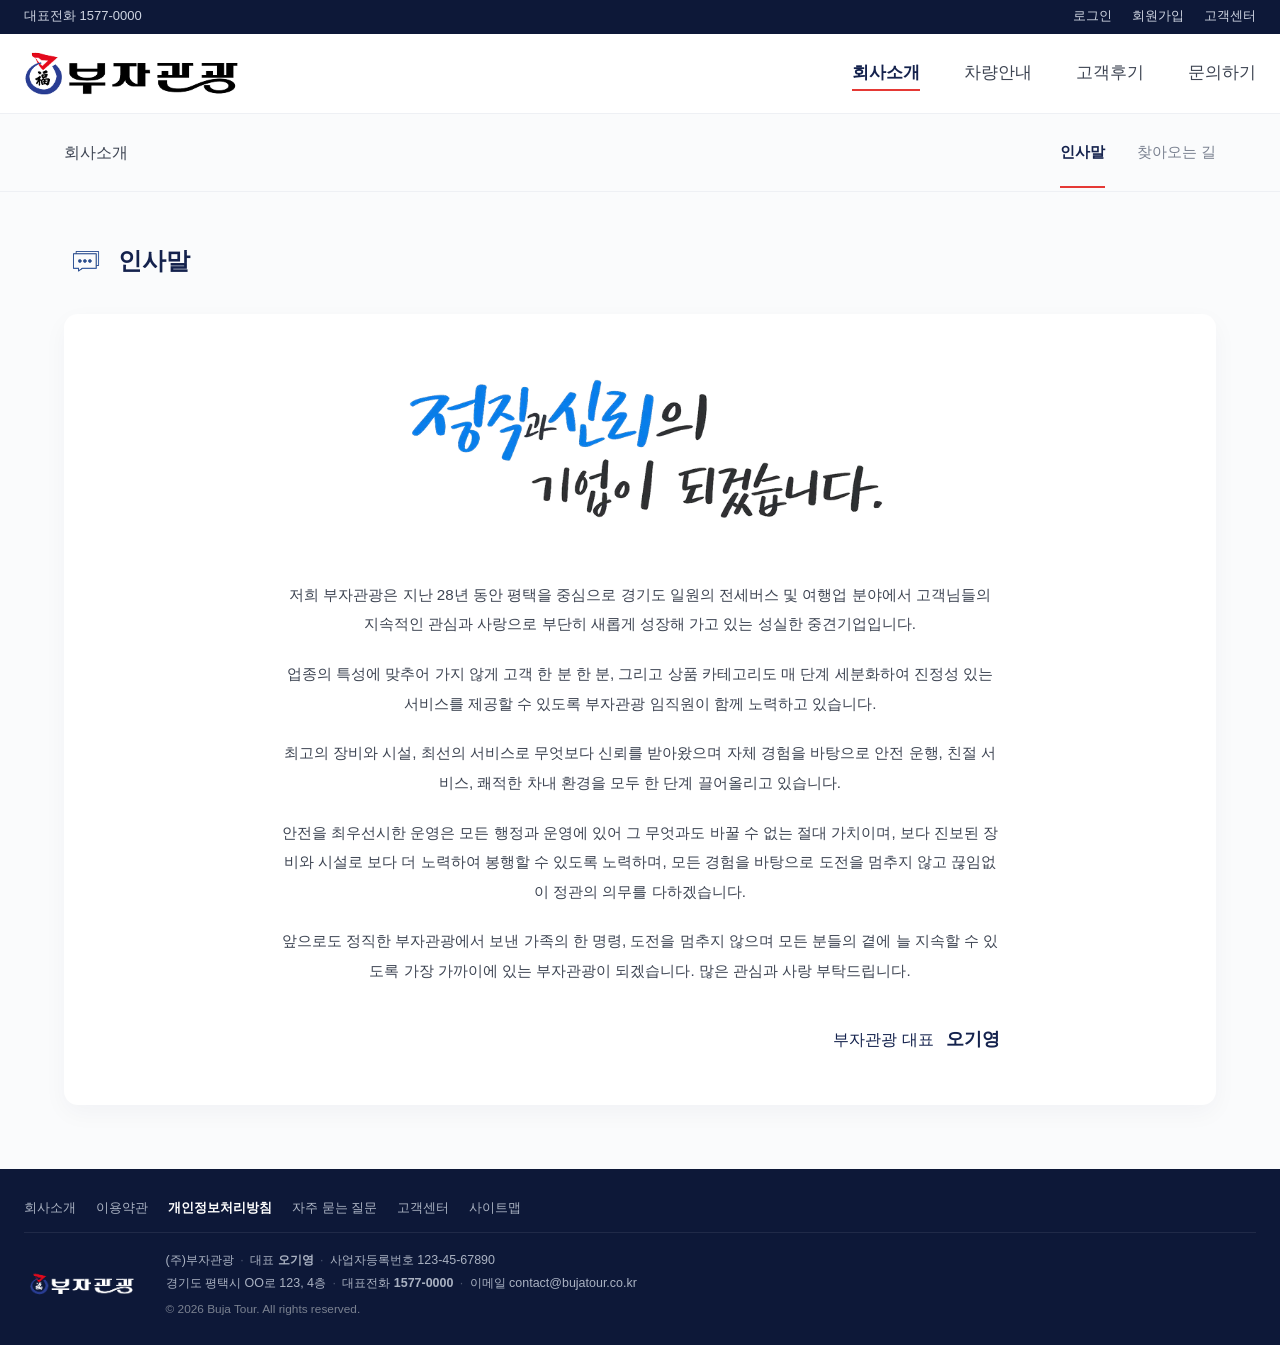
==== about.html @ 76faf8ae "Initial commit: 부자운수 정적 웹사이트 홈/소개/차량/리뷰/문의/로그인/회원가입 페이지 + 에셋·CSS·JS 초기 셋업.  Co-Authored-By: Claude O" ====
<!DOCTYPE html>
<html lang="ko">
<head>
  <meta charset="UTF-8">
  <meta name="viewport" content="width=device-width, initial-scale=1.0">
  <title>회사소개 | 부자관광</title>
  <link rel="stylesheet" href="css/style.css">
  <!-- Google Tag Manager -->
  <script>(function(w,d,s,l,i){w[l]=w[l]||[];w[l].push({'gtm.start':
  new Date().getTime(),event:'gtm.js'});var f=d.getElementsByTagName(s)[0],
  j=d.createElement(s),dl=l!='dataLayer'?'&l='+l:'';j.async=true;j.src=
  'https://www.googletagmanager.com/gtm.js?id='+i+dl;f.parentNode.insertBefore(j,f);
  })(window,document,'script','dataLayer','GTM-MBCPP8CJ');</script>
  <!-- End Google Tag Manager -->
   <!-- Google tag (gtag.js) -->
<script async src="https://www.googletagmanager.com/gtag/js?id=G-0L724MR1FL"></script>
<script>
  window.dataLayer = window.dataLayer || [];
  function gtag(){dataLayer.push(arguments);}
  gtag('js', new Date());

  gtag('config', 'G-0L724MR1FL');
</script>
</head>
<body>

  <!-- Top utility bar -->
  <div class="topbar">
    <div class="topbar__inner">
      <span class="topbar__phone">대표전화 1577-0000</span>
      <ul class="topbar__menu">
        <li><a href="login.html">로그인</a></li>
        <li><a href="signup.html">회원가입</a></li>
        <li><a href="inquiry.html#qa">고객센터</a></li>
      </ul>
    </div>
  </div>

  <header class="site-header">
    <div class="site-header__inner">
      <a href="index.html" class="site-header__brand">
        <img src="assets/logo_img.webp" alt="부자관광">
      </a>
      <nav class="nav">
        <ul class="nav__menu">
          <li><a href="about.html" class="nav__link active">회사소개</a></li>
          <li><a href="vehicles.html" class="nav__link">차량안내</a></li>
          <li><a href="reviews.html" class="nav__link">고객후기</a></li>
          <li><a href="inquiry.html" class="nav__link">문의하기</a></li>
        </ul>
      </nav>
    </div>
  </header>

  <!-- About sub-nav (page-level tabs) -->
  <nav class="sub-nav" data-about-tabs>
    <div class="container sub-nav__inner">
      <h1 class="sub-nav__title">회사소개</h1>
      <ul class="sub-nav__tabs">
        <li><a href="?p=greeting" class="sub-nav__tab active" data-panel="greeting">인사말</a></li>
        <li><a href="?p=location" class="sub-nav__tab" data-panel="location">찾아오는 길</a></li>
      </ul>
    </div>
  </nav>

  <main class="sub about-page">

    <!-- Panel: 인사말 -->
    <section class="about-panel" data-panel-content="greeting">
      <div class="container">
        <div class="about-panel__head">
          <img src="assets/sub/about/sub_icon01.webp" alt="" class="about-panel__icon">
          <h2 class="about-panel__title">인사말</h2>
        </div>

        <div class="greeting">
          <img src="assets/sub/about/sub_main1.webp" alt="정직과 신뢰의 기업이 되겠습니다." class="greeting__hero">

          <div class="greeting__body">
            <p>저희 부자관광은 지난 28년 동안 평택을 중심으로 경기도 일원의 전세버스 및 여행업 분야에서 고객님들의 지속적인 관심과 사랑으로 부단히 새롭게 성장해 가고 있는 성실한 중견기업입니다.</p>

            <p>업종의 특성에 맞추어 가지 않게 고객 한 분 한 분, 그리고 상품 카테고리도 매 단계 세분화하여 진정성 있는 서비스를 제공할 수 있도록 부자관광 임직원이 함께 노력하고 있습니다.</p>

            <p>최고의 장비와 시설, 최선의 서비스로 무엇보다 신뢰를 받아왔으며 자체 경험을 바탕으로 안전 운행, 친절 서비스, 쾌적한 차내 환경을 모두 한 단계 끌어올리고 있습니다.</p>

            <p>안전을 최우선시한 운영은 모든 행정과 운영에 있어 그 무엇과도 바꿀 수 없는 절대 가치이며, 보다 진보된 장비와 시설로 보다 더 노력하여 봉행할 수 있도록 노력하며, 모든 경험을 바탕으로 도전을 멈추지 않고 끊임없이 정관의 의무를 다하겠습니다.</p>

            <p>앞으로도 정직한 부자관광에서 보낸 가족의 한 명령, 도전을 멈추지 않으며 모든 분들의 곁에 늘 지속할 수 있도록 가장 가까이에 있는 부자관광이 되겠습니다. 많은 관심과 사랑 부탁드립니다.</p>

            <p class="greeting__sign">부자관광 대표 <strong>오기영</strong></p>
          </div>
        </div>
      </div>
    </section>

    <!-- Panel: 찾아오는 길 -->
    <section class="about-panel" data-panel-content="location" hidden>
      <div class="container">
        <div class="about-panel__head">
          <img src="assets/sub/about/sub_icon02.webp" alt="" class="about-panel__icon">
          <h2 class="about-panel__title">찾아오는 길</h2>
        </div>

        <div class="location">
          <div class="location__map">
            <img src="assets/sub/about/sub_map.webp" alt="부자관광 위치 지도">
          </div>

          <div class="location__info">
            <ul class="location__list">
              <li>
                <span class="location__label">주소</span>
                <span class="location__value">경기도 평택시 OO로 123, 4층 (부자관광 본사)</span>
              </li>
              <li>
                <span class="location__label">대표전화</span>
                <span class="location__value">1577-0000</span>
              </li>
              <li>
                <span class="location__label">팩스</span>
                <span class="location__value">031-000-0000</span>
              </li>
              <li>
                <span class="location__label">이메일</span>
                <span class="location__value">contact@bujatour.co.kr</span>
              </li>
              <li>
                <span class="location__label">운영시간</span>
                <span class="location__value">평일 09:00 - 18:00 (주말·공휴일 휴무)</span>
              </li>
              <li>
                <span class="location__label">주차</span>
                <span class="location__value">건물 내 방문객 주차장 이용 가능</span>
              </li>
            </ul>
          </div>
        </div>
      </div>
    </section>

  </main>

  <footer class="site-footer site-footer--mini">
    <div class="container">
      <ul class="site-footer__mini-links">
        <li><a href="about.html">회사소개</a></li>
        <li><a href="#">이용약관</a></li>
        <li><a href="#"><strong>개인정보처리방침</strong></a></li>
        <li><a href="#">자주 묻는 질문</a></li>
        <li><a href="inquiry.html#qa">고객센터</a></li>
        <li><a href="#">사이트맵</a></li>
      </ul>
      <div class="site-footer__mini-main">
        <img src="assets/footer_logo.webp" alt="부자관광" class="site-footer__logo">
        <div class="site-footer__mini-meta">
          <p>(주)부자관광<span class="sep">·</span>대표 <strong>오기영</strong><span class="sep">·</span>사업자등록번호 123-45-67890</p>
          <p>경기도 평택시 OO로 123, 4층<span class="sep">·</span>대표전화 <strong>1577-0000</strong><span class="sep">·</span>이메일 contact@bujatour.co.kr</p>
          <p class="copyright">&copy; <span id="year"></span> Buja Tour. All rights reserved.</p>
        </div>
      </div>
    </div>
  </footer>

  <script src="js/main.js"></script>
</body>
</html>
---- css/style.css ----
:root {
  --navy: #14224d;
  --navy-dark: #0d1838;
  --red: #e53935;
  --red-dark: #c62828;
  --blue: #1e88e5;
  --gray-50: #fafbfc;
  --gray-100: #eef0f4;
  --gray-200: #e1e4ea;
  --gray-500: #7a8190;
  --gray-700: #3d4452;
  --text: #1a1f2e;
  --max-width: 1280px;
  --radius: 14px;
  --shadow-sm: 0 2px 6px rgba(0, 0, 0, 0.04);
  --shadow-md: 0 10px 30px rgba(20, 34, 77, 0.08);
}

* { box-sizing: border-box; }
html, body { margin: 0; padding: 0; }

body {
  font-family: "Noto Sans KR", -apple-system, BlinkMacSystemFont, "Segoe UI", Roboto, sans-serif;
  color: var(--text);
  background: #fff;
  line-height: 1.6;
  -webkit-font-smoothing: antialiased;
}

img { max-width: 100%; display: block; }
a { color: inherit; text-decoration: none; }
ul { list-style: none; margin: 0; padding: 0; }

.container {
  max-width: var(--max-width);
  margin: 0 auto;
  padding: 0 1.5rem;
  width: 100%;
}

/* ========== Topbar ========== */
.topbar {
  background: var(--navy-dark);
  color: #cfd5e2;
  font-size: 0.8125rem;
}
.topbar__inner {
  max-width: var(--max-width);
  margin: 0 auto;
  padding: 0.4rem 1.5rem;
  display: flex;
  justify-content: space-between;
  align-items: center;
}
.topbar__menu { display: flex; gap: 1.25rem; }
.topbar__menu a:hover { color: #fff; }

/* ========== Header ========== */
.site-header {
  background: #fff;
  border-bottom: 1px solid var(--gray-100);
  position: sticky;
  top: 0;
  z-index: 10;
}
.site-header__inner {
  max-width: var(--max-width);
  margin: 0 auto;
  padding: 1.1rem 1.5rem;
  display: flex;
  justify-content: space-between;
  align-items: center;
}
.site-header__brand img { height: 44px; }
.nav__menu { display: flex; gap: 2.75rem; }
.nav__link {
  color: var(--gray-700);
  font-weight: 500;
  font-size: 1.05rem;
  padding: 0.35rem 0;
  position: relative;
}
.nav__link:hover { color: var(--navy); }
.nav__link.active { color: var(--navy); font-weight: 700; }

/* Sliding red bar (positioned by JS) */
.nav__menu { position: relative; }
.nav__bar {
  position: absolute;
  bottom: -4px;
  left: 0;
  height: 2px;
  background: var(--red);
  pointer-events: none;
  transform: translateX(0);
  width: 0;
  opacity: 0;
  transition: transform 0.32s cubic-bezier(0.4, 0, 0.2, 1),
              width 0.32s cubic-bezier(0.4, 0, 0.2, 1),
              opacity 0.2s ease;
}
.nav__bar.is-ready { opacity: 1; }

/* Sub-page header: logo left (smaller), nav centered */
.site-header--sub .site-header__inner {
  position: relative;
  justify-content: center;
}
.site-header--sub .site-header__brand {
  position: absolute;
  left: 1.5rem;
  top: 50%;
  transform: translateY(-50%);
}
.site-header--sub .site-header__brand img {
  height: 34px;
}
@media (max-width: 700px) {
  .site-header--sub .site-header__inner {
    flex-direction: column;
    gap: 0.5rem;
  }
  .site-header--sub .site-header__brand {
    position: static;
    transform: none;
  }
}

/* ========== Buttons ========== */
.btn {
  display: inline-block;
  padding: 0.85rem 1.75rem;
  border-radius: 999px;
  font-weight: 600;
  border: none;
  cursor: pointer;
  font-size: 0.95rem;
  transition: transform 0.15s ease, opacity 0.15s ease;
}
.btn--primary { background: var(--red); color: #fff; }
.btn--primary:hover { background: var(--red-dark); transform: translateY(-1px); }

/* ========== Sections — 100vh each ========== */
/* Top bars take ~70px combined; subtract to keep section visually full-screen */
.section,
.hero {
  min-height: calc(100vh - 70px);
  display: flex;
  flex-direction: column;
  justify-content: center;
  padding: 4rem 0;
}
.section--light { background: var(--gray-50); }
.section--compact {
  min-height: auto;
  padding: 3rem 0;
}

/* ========== Hero ========== */
.hero {
  position: relative;
  overflow: hidden;
  color: #fff;
  padding: 0;
}
.hero__bg { position: absolute; inset: 0; }
.hero__bg img { width: 100%; height: 100%; object-fit: cover; }
.hero__overlay {
  position: absolute; inset: 0;
  background: linear-gradient(135deg, rgba(13, 24, 56, 0.85) 0%, rgba(13, 24, 56, 0.55) 60%, rgba(13, 24, 56, 0.3) 100%);
}
.hero__content {
  position: relative;
  max-width: var(--max-width);
  margin: 0 auto;
  padding: 0 1.5rem;
  width: 100%;
}
.hero__eyebrow {
  letter-spacing: 0.2em;
  font-size: 1rem;
  color: #ff8a80;
  margin: 0 0 1.25rem;
  font-weight: 600;
}
.hero__title {
  font-size: clamp(2.75rem, 6.5vw, 4.5rem);
  font-weight: 800;
  margin: 0 0 1.5rem;
  line-height: 1.18;
}
.hero__subtitle {
  font-size: clamp(1.125rem, 1.6vw, 1.375rem);
  line-height: 1.6;
  color: rgba(255, 255, 255, 0.85);
  margin: 0 0 2.25rem;
}
.hero .btn--primary {
  font-size: 1.0625rem;
  padding: 1rem 2.25rem;
}

/* ========== Section heading ========== */
.section__eyebrow {
  text-align: center;
  font-size: 0.9rem;
  color: var(--red);
  font-weight: 600;
  margin: 0 0 0.75rem;
}
.section__title {
  text-align: center;
  font-size: clamp(1.5rem, 2.6vw, 2rem);
  font-weight: 800;
  color: var(--navy);
  margin: 0 0 1.75rem;
}
.section__lead {
  text-align: center;
  color: var(--gray-500);
  margin: 0 0 3.5rem;
  font-size: 0.95rem;
}

/* ========== Features (new style: 4 cards w/ number + line icon) ========== */
.features {
  display: grid;
  grid-template-columns: repeat(4, 1fr);
  gap: 1.25rem;
}
.feature {
  background: #fff;
  border-radius: var(--radius);
  padding: 1.75rem 1.5rem;
  box-shadow: var(--shadow-md);
  transition: transform 0.15s ease;
}
.feature:hover { transform: translateY(-4px); }
.feature__head {
  display: flex;
  justify-content: space-between;
  align-items: flex-start;
  margin-bottom: 1.25rem;
}
.feature__num {
  display: block;
  font-size: 0.875rem;
  font-weight: 700;
  color: var(--red);
  margin-bottom: 0.35rem;
  letter-spacing: 0.05em;
}
.feature__title {
  font-size: 1.125rem;
  font-weight: 700;
  color: var(--navy);
  margin: 0;
}
.feature__icon {
  width: 56px;
  height: 56px;
  object-fit: contain;
  flex-shrink: 0;
}
.feature__list {
  border-top: 1px solid var(--gray-100);
  padding-top: 1rem;
}
.feature__list li {
  position: relative;
  padding-left: 0.85rem;
  font-size: 0.875rem;
  color: var(--gray-700);
  line-height: 1.7;
}
.feature__list li::before {
  content: "·";
  position: absolute;
  left: 0;
  color: var(--red);
  font-weight: 700;
}

/* ========== Reviews (4 side cards + phone center, auto-rotate) ========== */
.drivers {
  position: relative;
  display: flex;
  align-items: center;
  justify-content: center;
}
/* Clipped lane the side cards slide through, centered behind the phone */
.drivers__viewport {
  position: absolute;
  left: 0;
  right: 0;
  top: 50%;
  transform: translateY(-50%);
  overflow: hidden;
  z-index: 1;
  pointer-events: none;
}
.drivers__rail {
  display: flex;
  align-items: center;
  justify-content: center;
  gap: 1.25rem;
  will-change: transform;
}
.driver-card {
  background: #fff;
  border-radius: 16px;
  padding: 1.5rem 1rem;
  text-align: center;
  box-shadow: 0 8px 24px rgba(20, 34, 77, 0.06);
  width: 190px;
  flex-shrink: 0;
}
.driver-card__avatar {
  width: 80px;
  height: 80px;
  border-radius: 50%;
  object-fit: cover;
  margin: 0 auto 1rem;
}
.driver-card__name {
  font-size: 1.0625rem;
  font-weight: 700;
  color: var(--navy);
  margin: 0 0 0.5rem;
}
.driver-card__rating {
  font-size: 0.9rem;
  color: var(--gray-700);
  margin-bottom: 0.625rem;
}
.driver-card__rating .star { color: #f5a623; }
.driver-card__rating .count { color: var(--gray-500); font-size: 0.8125rem; }
.driver-card__badge {
  display: inline-block;
  background: #e7f0ff;
  color: #2563eb;
  font-size: 0.75rem;
  font-weight: 600;
  padding: 0.25rem 0.75rem;
  border-radius: 999px;
  margin-bottom: 0.875rem;
}
.driver-card__text {
  font-size: 0.7rem;
  color: var(--gray-500);
  line-height: 1.55;
  margin: 0;
}

/* Phone mockup (PNG frame + inner content) */
.phone {
  position: relative;
  z-index: 2;
  width: 340px;
  flex-shrink: 0;
  filter: drop-shadow(0 20px 40px rgba(0, 0, 0, 0.15));
}
.phone__frame {
  width: 100%;
  height: auto;
  display: block;
  position: relative;
  z-index: 2;
  pointer-events: none;
}
.phone__screen {
  position: absolute;
  top: 2.5%;
  left: 4.2%;
  right: 4.2%;
  bottom: 2.5%;
  padding: 88px 28px 40px;
  overflow: hidden;
  z-index: 1;
  display: flex;
  flex-direction: column;
  background: #fff;
  border-radius: 42px;
}
/* Horizontal slider for the phone content (synced with the side-card rail) */
.phone__viewport {
  flex: 1;
  overflow: hidden;
}
.phone__track {
  display: flex;
  height: 100%;
  will-change: transform;
}
.phone__page {
  flex: 0 0 100%;
  width: 100%;
  display: flex;
  flex-direction: column;
}
.phone__top {
  display: flex;
  gap: 1rem;
  align-items: center;
  margin-bottom: 1.25rem;
}
.phone__avatar {
  width: 76px;
  height: 86px;
  border-radius: 12px;
  object-fit: cover;
  flex-shrink: 0;
}
.phone__info { flex: 1; min-width: 0; }
.phone__name {
  font-size: 1.0625rem;
  font-weight: 700;
  color: var(--navy);
  margin: 0 0 0.4rem;
}
.phone__rating {
  font-size: 0.875rem;
  color: var(--gray-700);
  margin-bottom: 0.5rem;
}
.phone__rating .star { color: #f5a623; }
.phone__rating .count { color: var(--gray-500); }
.phone__badge {
  display: inline-block;
  background: #e7f0ff;
  color: #2563eb;
  font-size: 0.75rem;
  font-weight: 600;
  padding: 0.25rem 0.75rem;
  border-radius: 999px;
}
.phone__desc {
  font-size: 0.82rem;
  color: var(--gray-500);
  line-height: 1.6;
  margin: 0 0 1.75rem;
  text-align: center;
}
.phone__details {
  background: var(--gray-50);
  border-radius: 16px;
  padding: 1.25rem 1.125rem;
}
.phone__details-title {
  font-size: 0.95rem;
  color: var(--navy);
  font-weight: 700;
  margin: 0 0 1rem;
}
.phone__list li {
  display: grid;
  grid-template-columns: 20px 58px 1fr;
  align-items: center;
  gap: 0.5rem;
  padding: 0.55rem 0;
  font-size: 0.78rem;
  border-top: 1px solid var(--gray-100);
}
.phone__list .value {
  word-break: keep-all;
  line-height: 1.4;
}
.phone__list li:first-child { border-top: none; padding-top: 0.25rem; }
.phone__list svg {
  width: 18px;
  height: 18px;
  color: var(--gray-500);
}
.phone__list .label { color: var(--gray-500); }
.phone__list .value { color: var(--navy); font-weight: 600; }

.phone__dots {
  display: flex;
  justify-content: center;
  gap: 6px;
  margin-top: auto;
  padding-top: 1.25rem;
}
.phone__dots span {
  width: 7px;
  height: 7px;
  border-radius: 50%;
  background: #d1d5db;
  transition: background 0.4s ease;
}
.phone__dots .active {
  background: var(--red);
}

/* ========== Fleet ========== */
.fleet {
  display: grid;
  grid-template-columns: 1fr 1fr 1.2fr 1fr 1fr;
  gap: 1.25rem;
  align-items: stretch;
}
.vehicle {
  position: relative;
  background: #fff;
  border-radius: 18px;
  padding: 2.25rem 1.25rem 1.5rem;
  text-align: center;
  box-shadow: 0 10px 28px rgba(20, 34, 77, 0.06);
  display: flex;
  flex-direction: column;
  transition: transform 0.15s ease;
}
.vehicle:hover { transform: translateY(-4px); }
.vehicle__tag {
  position: absolute;
  top: 1rem;
  left: 1rem;
  padding: 0.25rem 0.75rem;
  border: 1px solid var(--red);
  color: var(--red);
  background: #fff;
  border-radius: 999px;
  font-size: 0.7rem;
  font-weight: 600;
}
.vehicle__img {
  height: 110px;
  display: flex;
  align-items: center;
  justify-content: center;
  margin: 0.75rem 0 1.25rem;
}
.vehicle__img img { max-height: 110px; width: auto; }
.vehicle__name {
  font-size: 1rem;
  font-weight: 700;
  color: var(--navy);
  margin: 0 0 0.4rem;
}
.vehicle__desc {
  font-size: 0.78rem;
  color: var(--gray-500);
  margin: 0 0 1.25rem;
}
.vehicle__specs {
  display: flex;
  justify-content: space-around;
  gap: 0.5rem;
  margin-bottom: 1.5rem;
}
.vehicle__specs li {
  display: flex;
  flex-direction: column;
  align-items: center;
  gap: 0.4rem;
  font-size: 0.68rem;
  color: var(--gray-500);
}
.vehicle__specs li span {
  white-space: nowrap;
}
.vehicle__specs img {
  width: 22px;
  height: 22px;
  object-fit: contain;
  filter: brightness(0) opacity(0.55);
}
.vehicle__btn {
  margin-top: auto;
  display: flex;
  align-items: center;
  justify-content: center;
  gap: 0.4rem;
  padding: 0.55rem 1rem;
  border: 1px solid var(--gray-200);
  border-radius: 999px;
  color: var(--navy);
  font-size: 0.82rem;
  font-weight: 500;
  background: #fff;
  transition: background 0.15s ease, border-color 0.15s ease;
}
.vehicle__btn::after {
  content: "→";
  font-size: 1em;
  line-height: 1;
  transition: transform 0.2s ease;
}
.vehicle__btn:hover {
  background: var(--gray-50);
  border-color: var(--gray-500);
}
.vehicle__btn:hover::after {
  transform: translateX(4px);
}

/* Featured (dark premium) */
.vehicle--featured {
  background: linear-gradient(180deg, #2d2d35 0%, #14141a 100%);
  color: #fff;
}
.vehicle__tag--featured {
  background: #fbbf24;
  border-color: #fbbf24;
  color: #1a1a1a;
}
.vehicle--featured .vehicle__name { color: #fbbf24; }
.vehicle--featured .vehicle__desc { color: #cbd5e1; }
.vehicle--featured .vehicle__specs li { color: #fbbf24; }
.vehicle--featured .vehicle__specs img {
  filter: none;
}
.vehicle__btn--featured {
  background: #fbbf24;
  border-color: #fbbf24;
  color: #1a1a1a;
  font-weight: 700;
}
.vehicle__btn--featured:hover {
  background: #f59e0b;
  border-color: #f59e0b;
}

/* ========== Real story marquee (vertical step slide) ========== */
#review {
  height: 100vh;
  min-height: 100vh;
  overflow: hidden;
  background: #f5f5f5;
}
#review .container {
  flex: 1;
  display: flex;
  flex-direction: column;
  min-height: 0;
  width: 100%;
}
.story-marquee {
  position: relative;
  flex: 1;
  min-height: 0;
  max-width: 900px;
  width: 100%;
  margin: 0 auto;
  overflow: hidden;
}
.story-marquee__track {
  display: flex;
  flex-direction: column;
  gap: 1.25rem;
  will-change: transform;
}

.story-card {
  background: #fff;
  border-radius: 14px;
  padding: 1.75rem 2rem;
  box-shadow: 0 10px 30px rgba(20, 34, 77, 0.06);
  flex-shrink: 0;
}
.story-card__name {
  font-size: 1.125rem;
  font-weight: 700;
  color: var(--navy);
  margin: 0 0 0.5rem;
}
.story-card__meta {
  display: flex;
  align-items: center;
  gap: 1rem;
  margin-bottom: 1rem;
}
.story-card__stars {
  color: var(--red);
  letter-spacing: 2px;
  font-size: 0.95rem;
}
.story-card__date {
  color: var(--gray-500);
  font-size: 0.85rem;
}
.story-card__text {
  margin: 0;
  color: var(--gray-700);
  line-height: 1.8;
  font-size: 0.92rem;
  white-space: pre-line;
}

/* ========== CTA cards (white card + floating product image) ========== */
.cta-grid {
  display: grid;
  grid-template-columns: repeat(3, 1fr);
  gap: 1.5rem;
}
.cta-card {
  position: relative;
  background: #fff;
  border-radius: 18px;
  padding: 2rem;
  min-height: 240px;
  box-shadow: 0 10px 28px rgba(20, 34, 77, 0.07);
  overflow: hidden;
  color: var(--text);
  transition: transform 0.15s ease, box-shadow 0.15s ease;
}
.cta-card:hover {
  transform: translateY(-4px);
  box-shadow: 0 16px 36px rgba(20, 34, 77, 0.1);
}
.cta-card__body {
  position: relative;
  z-index: 1;
  max-width: 60%;
  display: flex;
  flex-direction: column;
  height: 100%;
}
.cta-card__title {
  margin: 0 0 0.75rem;
  font-size: 1.25rem;
  font-weight: 700;
  color: var(--navy);
}
.cta-card__text {
  margin: 0;
  font-size: 0.9rem;
  color: var(--gray-500);
  line-height: 1.65;
}
.cta-card__btn {
  align-self: flex-start;
  margin-top: auto;
  display: inline-flex;
  align-items: center;
  gap: 0.45rem;
  background: var(--red);
  color: #fff;
  padding: 0.55rem 1.35rem;
  border-radius: 999px;
  font-size: 0.85rem;
  font-weight: 600;
  transition: background 0.15s ease;
}
.cta-card__btn::after {
  content: "→";
  font-size: 1em;
  line-height: 1;
  transition: transform 0.2s ease;
}
.cta-card:hover .cta-card__btn { background: var(--red-dark); }
.cta-card:hover .cta-card__btn::after { transform: translateX(4px); }

.cta-card__img {
  position: absolute;
  right: 0;
  bottom: 0;
  max-height: 200px;
  max-width: 50%;
  object-fit: contain;
  object-position: right bottom;
  pointer-events: none;
  z-index: 0;
}

/* Per-card image size/position tweaks */
.cta-card--faq .cta-card__img {
  max-height: 150px;
  right: 16px;
  bottom: 16px;
}
.cta-card--driver .cta-card__img {
  top: 0;
  right: -10px;
  bottom: 0;
  height: 100%;
  max-height: 100%;
  object-position: right bottom;
}
.cta-card--corp .cta-card__img {
  max-height: 130px;
  max-width: 60%;
  right: -20px;
  bottom: 20px;
}

/* ========== Footer ========== */
.site-footer {
  background: var(--navy-dark);
  color: #cfd5e2;
  padding-top: 2.25rem;
}
.site-footer__inner {
  display: grid;
  grid-template-columns: 1.4fr 1fr 1fr 1.6fr;
  gap: 2rem;
  padding-bottom: 1.75rem;
}
.site-footer__brand {
  display: flex;
  flex-direction: column;
  gap: 0.875rem;
}
.site-footer__logo {
  height: 36px;
  width: auto;
  max-width: 180px;
  align-self: flex-start;
  object-fit: contain;
  object-position: left center;
}
.site-footer__tagline {
  margin: 0;
  font-size: 0.875rem;
  color: #aab2c2;
  line-height: 1.6;
}
.site-footer__social {
  display: flex;
  gap: 0.5rem;
}
.site-footer__social a {
  width: 34px;
  height: 34px;
  border-radius: 50%;
  background: rgba(255, 255, 255, 0.08);
  display: inline-flex;
  align-items: center;
  justify-content: center;
  color: #cfd5e2;
  font-size: 0.85rem;
  font-weight: 700;
  transition: background 0.15s ease, color 0.15s ease;
}
.site-footer__social a:hover {
  background: rgba(255, 255, 255, 0.18);
  color: #fff;
}

.site-footer__col h4 {
  color: #fff;
  font-size: 0.9rem;
  font-weight: 600;
  margin: 0 0 0.75rem;
}
.site-footer__col ul li {
  margin-bottom: 0.4rem;
  font-size: 0.82rem;
}
.site-footer__col a {
  color: #aab2c2;
  transition: color 0.15s ease;
}
.site-footer__col a:hover { color: #fff; }

.site-footer__info li {
  font-size: 0.8125rem;
  color: #aab2c2;
  line-height: 1.75;
  margin-bottom: 0.35rem;
}
.site-footer__info strong {
  color: #fff;
  font-weight: 600;
}

.site-footer__bottom {
  border-top: 1px solid rgba(255, 255, 255, 0.08);
  padding: 0.875rem 0;
}
.site-footer__bottom-inner {
  display: flex;
  justify-content: space-between;
  align-items: center;
  gap: 1rem;
  flex-wrap: wrap;
}
.site-footer__bottom p {
  margin: 0;
  font-size: 0.8125rem;
  color: #7a8190;
}
.site-footer__bottom-menu {
  display: flex;
  gap: 1.5rem;
  font-size: 0.8125rem;
}
.site-footer__bottom-menu a {
  color: #aab2c2;
  transition: color 0.15s ease;
}
.site-footer__bottom-menu a:hover { color: #fff; }
.site-footer__bottom-menu strong { color: #fff; font-weight: 600; }

/* Sub-page footer (compact but informative) */
.site-footer--mini { padding: 1.75rem 0 1.5rem; }
.site-footer--mini .site-footer__mini-links {
  display: flex;
  flex-wrap: wrap;
  gap: 1.25rem;
  padding-bottom: 0.875rem;
  margin-bottom: 1rem;
  border-bottom: 1px solid rgba(255, 255, 255, 0.08);
  font-size: 0.82rem;
}
.site-footer--mini .site-footer__mini-links a {
  color: #aab2c2;
  transition: color 0.15s ease;
}
.site-footer--mini .site-footer__mini-links a:hover { color: #fff; }
.site-footer--mini .site-footer__mini-links strong { color: #fff; font-weight: 600; }
.site-footer--mini .site-footer__mini-main {
  display: flex;
  align-items: center;
  gap: 1.75rem;
  flex-wrap: wrap;
}
.site-footer--mini .site-footer__logo {
  height: 38px;
  width: auto;
  max-width: 180px;
  align-self: center;
  object-fit: contain;
  object-position: left center;
}
.site-footer--mini .site-footer__mini-meta {
  flex: 1;
  font-size: 0.78rem;
  color: #aab2c2;
  line-height: 1.65;
}
.site-footer--mini .site-footer__mini-meta p { margin: 0.1rem 0; }
.site-footer--mini .site-footer__mini-meta .sep {
  margin: 0 0.4rem;
  opacity: 0.4;
}
.site-footer--mini .site-footer__mini-meta .copyright {
  color: #7a8190;
  margin-top: 0.4rem;
  font-size: 0.74rem;
}
@media (max-width: 700px) {
  .site-footer--mini .site-footer__mini-main { flex-direction: column; align-items: flex-start; gap: 0.875rem; }
}

/* ========== Form ========== */
.form {
  display: flex;
  flex-direction: column;
  gap: 1rem;
  max-width: 520px;
  margin: 0 auto;
}
.form__field {
  display: flex;
  flex-direction: column;
  gap: 0.35rem;
  font-size: 0.9rem;
  font-weight: 500;
  color: var(--navy);
}
.form__field input,
.form__field textarea {
  padding: 0.7rem 0.9rem;
  border: 1px solid var(--gray-200);
  border-radius: var(--radius);
  font: inherit;
}
.form__field input:focus,
.form__field textarea:focus {
  outline: 2px solid var(--red);
  outline-offset: 1px;
  border-color: var(--red);
}
.form__status {
  min-height: 1.2em;
  margin: 0;
  font-size: 0.9rem;
  color: var(--red);
}

/* ========== Sub pages (vehicles, etc.) ========== */
.sub .sub-title {
  background: var(--gray-50);
  padding: 2.5rem 0 1.5rem;
  min-height: auto;
  display: block;
}
.sub-title__heading {
  text-align: center;
  font-size: clamp(1.5rem, 2.6vw, 2rem);
  font-weight: 800;
  color: var(--navy);
  margin: 0;
}

/* Override the global 100vh section rule for sub-page sections */
.sub .section,
.sub section {
  min-height: auto;
  padding: 3rem 0;
  display: block;
}

/* Hide vehicle detail + driver card until JS sets initial state (prevents flash) */
.vehicle-detail,
.v-driver { visibility: hidden; }
body.vehicles-ready .vehicle-detail,
body.vehicles-ready .v-driver { visibility: visible; }

/* Vehicle tabs */
.v-tabs {
  display: flex;
  justify-content: center;
  gap: 0.5rem;
  margin-bottom: 2rem;
  flex-wrap: wrap;
}
.v-tab {
  padding: 0.55rem 1.1rem;
  border: 1px solid var(--gray-200);
  background: #fff;
  color: var(--gray-700);
  border-radius: 999px;
  font-size: 0.9rem;
  font-weight: 500;
  cursor: pointer;
  transition: all 0.15s ease;
}
.v-tab:hover { border-color: var(--red); color: var(--red); }
.v-tab.active {
  background: var(--red);
  border-color: var(--red);
  color: #fff;
  font-weight: 600;
}

/* Vehicle hero */
.v-hero {
  position: relative;
  display: flex;
  align-items: center;
  justify-content: center;
  gap: 1.5rem;
  padding: 1.5rem 0;
}
.v-hero__img {
  flex: 1;
  max-width: 720px;
  display: flex;
  align-items: center;
  justify-content: center;
}
.v-hero__img img {
  max-width: 100%;
  max-height: 320px;
  object-fit: contain;
  transition: opacity 0.25s ease;
}
.v-hero.is-changing .v-hero__img img { opacity: 0.3; }
.v-hero__arrow {
  width: 48px;
  height: 48px;
  border-radius: 50%;
  background: #fff;
  border: 1px solid var(--gray-200);
  color: var(--navy);
  font-size: 1.5rem;
  font-weight: 300;
  cursor: pointer;
  display: flex;
  align-items: center;
  justify-content: center;
  line-height: 1;
  flex-shrink: 0;
  box-shadow: 0 4px 12px rgba(0, 0, 0, 0.06);
  transition: background 0.15s ease;
}
.v-hero__arrow:hover { background: var(--red); color: #fff; border-color: var(--red); }

/* Vehicle name (with quote marks) */
.v-name {
  display: flex;
  align-items: center;
  justify-content: center;
  gap: 1rem;
  margin: 1.25rem 0 2rem;
}
.v-name__quote {
  color: var(--red);
  font-size: 1.75rem;
  font-weight: 800;
  line-height: 1;
}
.v-name__text {
  font-size: 1.5rem;
  font-weight: 800;
  color: var(--navy);
  margin: 0;
}

/* Seat layout */
.v-seat {
  display: flex;
  justify-content: center;
  padding: 1rem 0 2rem;
}
.v-seat img {
  max-width: 100%;
  max-height: 280px;
  object-fit: contain;
  transition: opacity 0.25s ease;
}

/* Info grid: gallery + specs */
.v-info__grid {
  display: grid;
  grid-template-columns: 1.2fr 1fr;
  gap: 2rem;
}
.v-info__title {
  font-size: 1.0625rem;
  font-weight: 700;
  color: var(--navy);
  margin: 0 0 1.25rem;
}
.v-gallery__grid {
  display: grid;
  grid-template-columns: repeat(3, 1fr);
  gap: 0.75rem;
}
.v-gallery__item {
  background: #fff;
  border: 1px solid var(--gray-100);
  border-radius: 10px;
  aspect-ratio: 4 / 3;
  overflow: hidden;
  display: flex;
  align-items: center;
  justify-content: center;
  color: var(--gray-500);
  font-size: 0.85rem;
  box-shadow: 0 4px 12px rgba(20, 34, 77, 0.04);
}
.v-gallery__item img {
  width: 100%;
  height: 100%;
  object-fit: cover;
  display: block;
  transition: transform 0.4s ease;
}
.v-gallery__item:hover img {
  transform: scale(1.08);
}
.v-specs__grid {
  display: grid;
  grid-template-columns: repeat(4, 1fr);
  gap: 0.75rem;
}
.v-specs__grid li {
  background: #fff;
  border: 1px solid var(--gray-100);
  border-radius: 10px;
  padding: 1rem 0.5rem;
  display: flex;
  flex-direction: column;
  align-items: center;
  gap: 0.5rem;
  text-align: center;
  font-size: 0.78rem;
  color: var(--gray-700);
  box-shadow: 0 4px 12px rgba(20, 34, 77, 0.04);
}
.v-specs__icon {
  width: 44px;
  height: 44px;
  display: flex;
  align-items: center;
  justify-content: center;
}
.v-specs__icon img {
  max-width: 100%;
  max-height: 100%;
  object-fit: contain;
}

/* Driver card pro (3 columns: profile / detail / reviews) */
.dcp {
  background: #fff;
  border-radius: 16px;
  padding: 1.5rem 1.75rem;
  display: grid;
  grid-template-columns: 1.25fr 1fr 1.25fr;
  gap: 2rem;
  box-shadow: 0 8px 24px rgba(20, 34, 77, 0.07);
}

/* Profile column */
.dcp__profile {
  display: flex;
  gap: 1.25rem;
}
.dcp__photo-wrap {
  position: relative;
  flex-shrink: 0;
}
.dcp__photo {
  width: 138px;
  height: 180px;
  object-fit: cover;
  border-radius: 12px;
  background: #f3f4f8;
}
.dcp__ribbon {
  position: absolute;
  top: 0.5rem;
  left: 0.5rem;
  background: var(--navy);
  color: #fff;
  font-size: 0.68rem;
  font-weight: 700;
  padding: 0.3rem 0.65rem;
  border-radius: 4px;
  letter-spacing: 0.05em;
  z-index: 1;
}
.dcp__info {
  display: flex;
  flex-direction: column;
  padding-top: 0.5rem;
}
.dcp__name {
  margin: 0 0 0.4rem;
  font-size: 1.125rem;
  font-weight: 800;
  color: var(--navy);
}
.dcp__rating {
  font-size: 0.9rem;
  color: var(--gray-700);
  margin-bottom: 0.5rem;
}
.dcp__rating .star { color: #f5a623; }
.dcp__rating .count { color: var(--gray-500); font-size: 0.82rem; }
.dcp__badge {
  display: inline-block;
  align-self: flex-start;
  background: #e7f0ff;
  color: #2563eb;
  font-size: 0.72rem;
  font-weight: 600;
  padding: 0.25rem 0.75rem;
  border-radius: 999px;
  margin-bottom: 0.875rem;
}
.dcp__desc {
  margin: 0;
  font-size: 0.78rem;
  color: var(--gray-500);
  line-height: 1.65;
}

/* Shared column heading */
.dcp__col-title {
  margin: 0 0 1.25rem;
  font-size: 1.0625rem;
  font-weight: 800;
  color: var(--navy);
}
.dcp__col-head {
  display: flex;
  align-items: baseline;
  justify-content: space-between;
  margin-bottom: 1rem;
}
.dcp__col-head .dcp__col-title { margin: 0; }
.dcp__more {
  font-size: 0.82rem;
  color: var(--gray-500);
}
.dcp__more:hover { color: var(--navy); }

/* Detail column */
.dcp__detail-list li {
  display: grid;
  grid-template-columns: 22px 76px 1fr;
  align-items: center;
  gap: 0.75rem;
  padding: 0.85rem 0;
  border-top: 1px solid var(--gray-100);
  font-size: 0.875rem;
}
.dcp__detail-list li:first-child {
  border-top: none;
  padding-top: 0.25rem;
}
.dcp__detail-list svg {
  width: 22px;
  height: 22px;
  color: var(--gray-500);
}
.dcp__detail-list .label { color: var(--gray-500); }
.dcp__detail-list .value { color: var(--navy); font-weight: 600; }

/* Reviews column */
.dcp__review-list {
  display: flex;
  flex-direction: column;
  gap: 0.75rem;
}
.dcp__review {
  position: relative;
  padding: 0.85rem 0;
  border-top: 1px solid var(--gray-100);
}
.dcp__review:first-child {
  border-top: none;
  padding-top: 0.25rem;
}
.dcp__review-meta {
  display: flex;
  align-items: center;
  gap: 0.5rem;
  margin-bottom: 0.4rem;
}
.dcp__review-avatar {
  width: 24px;
  height: 24px;
  border-radius: 50%;
  background: var(--gray-100);
  color: var(--gray-500);
  display: inline-flex;
  align-items: center;
  justify-content: center;
}
.dcp__review-avatar svg {
  width: 16px;
  height: 16px;
}
.dcp__review-name {
  font-size: 0.82rem;
  color: var(--gray-700);
  font-weight: 500;
}
.dcp__review-rating {
  margin-bottom: 0.4rem;
  font-size: 0.82rem;
  color: var(--gray-700);
}
.dcp__review-rating .star {
  color: #f5a623;
  letter-spacing: 2px;
}
.dcp__review-text {
  margin: 0;
  font-size: 0.8rem;
  color: var(--gray-700);
  line-height: 1.55;
  padding-right: 5.5rem;
}
.dcp__review-date {
  position: absolute;
  right: 0;
  bottom: 0.85rem;
  font-size: 0.72rem;
  color: var(--gray-500);
}

/* Online quote form */
.v-quote__title {
  text-align: center;
  font-size: 1.5rem;
  font-weight: 800;
  color: var(--navy);
  margin: 0 0 2rem;
}
.v-quote__form {
  background: #fff;
  border-radius: 14px;
  padding: 2rem;
  box-shadow: 0 8px 24px rgba(20, 34, 77, 0.04);
}
.v-quote__cols {
  display: grid;
  grid-template-columns: 1fr 1fr;
  gap: 2rem;
  margin-bottom: 1.5rem;
}
.v-quote__left,
.v-quote__right {
  display: flex;
  flex-direction: column;
  gap: 1rem;
}
.v-quote__right {
  height: 100%;
}
.form__field--full {
  height: 100%;
}
.form__field--full textarea {
  flex: 1;
  resize: vertical;
}
.form__check {
  display: flex;
  align-items: center;
  gap: 0.5rem;
  font-size: 0.85rem;
  color: var(--gray-700);
  margin-top: 0.5rem;
}
.v-quote__actions {
  display: flex;
  justify-content: center;
  gap: 0.75rem;
  padding-top: 1rem;
  border-top: 1px solid var(--gray-100);
}
.btn--ghost {
  background: #fff;
  color: var(--gray-700);
  border: 1px solid var(--gray-200);
}
.btn--ghost:hover {
  background: var(--gray-50);
  border-color: var(--gray-500);
}

/* ========== About page (회사소개) ========== */
.sub-nav {
  background: var(--gray-50);
  border-bottom: 1px solid var(--gray-100);
}
.sub-nav__inner {
  display: flex;
  align-items: center;
  justify-content: space-between;
  padding-top: 1.25rem;
  padding-bottom: 1.25rem;
  padding-left: 4rem;
  padding-right: 4rem;
}
.sub-nav__title {
  margin: 0;
  font-size: 1rem;
  font-weight: 500;
  color: var(--gray-700);
}
.sub-nav__tabs {
  display: flex;
  gap: 2rem;
}
.sub-nav__tab {
  position: relative;
  display: inline-block;
  padding: 0.4rem 0;
  font-size: 0.95rem;
  color: var(--gray-500);
  font-weight: 400;
}
.sub-nav__tab:hover { color: var(--navy); }
.sub-nav__tab.active {
  color: var(--navy);
  font-weight: 600;
}
.sub-nav__tab.active::after {
  content: "";
  position: absolute;
  left: 0; right: 0;
  bottom: -1.05rem;
  height: 2px;
  background: var(--red);
}

.about-page { background: var(--gray-50); }
.sub .about-panel {
  padding: 3rem 0 4rem;
  min-height: calc(100vh - 140px);
  display: block;
}
.sub .about-panel > .container {
  padding-left: 4rem;
  padding-right: 4rem;
}
.about-panel[hidden] { display: none; }

.about-panel__head {
  display: flex;
  align-items: center;
  gap: 0.75rem;
  margin-bottom: 2rem;
}
.about-panel__icon {
  width: 42px;
  height: 42px;
  object-fit: contain;
}
.about-panel__title {
  margin: 0;
  font-size: 1.5rem;
  font-weight: 600;
  color: var(--navy);
}

/* Greeting */
.greeting {
  background: #fff;
  border-radius: 14px;
  padding: 3rem 3.5rem 3rem;
  box-shadow: 0 8px 24px rgba(20, 34, 77, 0.04);
}
.greeting__hero {
  display: block;
  max-width: 540px;
  width: 100%;
  margin: 0 auto 2.5rem;
}
.greeting__body {
  max-width: 720px;
  margin: 0 auto;
  font-size: 0.95rem;
  line-height: 1.95;
  color: var(--gray-700);
}
.greeting__body p {
  margin: 0 0 1.25rem;
  text-align: center;
}
.greeting__body p:last-child { margin-bottom: 0; }
.greeting__sign {
  margin-top: 2.25rem !important;
  text-align: right !important;
  font-size: 1rem;
  color: var(--navy);
  font-weight: 500;
}
.greeting__sign strong {
  margin-left: 0.5rem;
  font-size: 1.125rem;
  font-weight: 800;
}

/* Location */
.location {
  display: grid;
  grid-template-columns: 1.5fr 1fr;
  gap: 1.75rem;
  align-items: start;
}
.location__map {
  background: #fff;
  border-radius: 14px;
  padding: 1rem;
  box-shadow: 0 8px 24px rgba(20, 34, 77, 0.04);
}
.location__map img {
  width: 100%;
  height: auto;
  border-radius: 8px;
  display: block;
}
.location__info {
  background: #fff;
  border-radius: 14px;
  padding: 1.5rem 1.75rem;
  box-shadow: 0 8px 24px rgba(20, 34, 77, 0.04);
}
.location__list li {
  display: grid;
  grid-template-columns: 80px 1fr;
  gap: 0.75rem;
  padding: 0.85rem 0;
  border-top: 1px solid var(--gray-100);
  font-size: 0.875rem;
}
.location__list li:first-child {
  border-top: none;
  padding-top: 0;
}
.location__label {
  color: var(--gray-500);
  font-weight: 500;
}
.location__value {
  color: var(--navy);
  font-weight: 500;
}

/* About responsive */
@media (max-width: 960px) {
  .location { grid-template-columns: 1fr; }
  .greeting { padding: 2rem 1.5rem; }
}
@media (max-width: 700px) {
  .sub-nav__inner { padding-left: 1.5rem; padding-right: 1.5rem; }
  .sub .about-panel > .container { padding-left: 1.5rem; padding-right: 1.5rem; }
}
@media (max-width: 600px) {
  .sub-nav__inner { flex-direction: column; align-items: flex-start; gap: 0.75rem; }
  .sub-nav__tab.active::after { bottom: -0.5rem; }
}

/* ========== Auth pages (login / signup) ========== */
.auth {
  background: var(--gray-50);
  padding: 3rem 0 4rem;
  min-height: calc(100vh - 70px);
  display: flex;
  align-items: center;
}
.auth-card {
  background: #fff;
  border-radius: 18px;
  padding: 2.5rem 2.5rem 2rem;
  max-width: 440px;
  margin: 0 auto;
  box-shadow: 0 12px 32px rgba(20, 34, 77, 0.07);
}
.auth-card--wide { max-width: 540px; }
.auth-card__brand {
  display: block;
  text-align: center;
  margin-bottom: 1.25rem;
}
.auth-card__brand img {
  height: 40px;
  margin: 0 auto;
  display: inline-block;
}
.auth-card__title {
  margin: 0 0 0.5rem;
  font-size: 1.5rem;
  font-weight: 800;
  color: var(--navy);
  text-align: center;
}
.auth-card__lead {
  margin: 0 0 2rem;
  color: var(--gray-500);
  font-size: 0.9rem;
  text-align: center;
}

.auth-form {
  display: flex;
  flex-direction: column;
  gap: 1rem;
}
.auth-form__row {
  display: grid;
  grid-template-columns: 1fr 1fr;
  gap: 0.75rem;
}
.auth-form__options {
  display: flex;
  justify-content: space-between;
  align-items: center;
  font-size: 0.85rem;
  margin: 0.25rem 0 0.5rem;
}
.auth-form__link {
  color: var(--gray-500);
}
.auth-form__link:hover { color: var(--navy); }
.auth-form__submit {
  width: 100%;
  padding: 0.85rem 1rem;
  font-size: 0.95rem;
  margin-top: 0.25rem;
}

.auth-card__divider {
  display: flex;
  align-items: center;
  text-align: center;
  margin: 1.5rem 0 1.25rem;
  color: var(--gray-500);
  font-size: 0.8rem;
}
.auth-card__divider::before,
.auth-card__divider::after {
  content: "";
  flex: 1;
  height: 1px;
  background: var(--gray-100);
}
.auth-card__divider span { padding: 0 0.75rem; }

.auth-social {
  display: flex;
  flex-direction: column;
  gap: 0.5rem;
}
.auth-social__btn {
  width: 100%;
  padding: 0.75rem 1rem;
  border-radius: 10px;
  border: none;
  font-size: 0.9rem;
  font-weight: 600;
  cursor: pointer;
  transition: opacity 0.15s ease;
}
.auth-social__btn:hover { opacity: 0.9; }
.auth-social__btn--kakao { background: #fee500; color: #181600; }
.auth-social__btn--naver { background: #03c75a; color: #fff; }

.auth-card__footer {
  margin: 1.75rem 0 0;
  text-align: center;
  font-size: 0.9rem;
  color: var(--gray-500);
}
.auth-card__link {
  color: var(--red);
  font-weight: 600;
  margin-left: 0.25rem;
}
.auth-card__link:hover { text-decoration: underline; }

/* Signup-specific */
.auth-agree {
  border: 1px solid var(--gray-100);
  border-radius: 10px;
  padding: 1rem 1.25rem;
  margin-top: 0.25rem;
}
.auth-agree__list {
  display: flex;
  flex-direction: column;
  gap: 0.5rem;
  padding-top: 0.75rem;
  margin-top: 0.75rem;
  border-top: 1px solid var(--gray-100);
}
.auth-agree__list .form__check { font-size: 0.82rem; }
.auth-agree em {
  font-style: normal;
  color: var(--red);
  font-size: 0.75rem;
  margin-left: 0.25rem;
}
.auth-agree__more {
  margin-left: auto;
  color: var(--gray-500);
  font-size: 0.75rem;
  text-decoration: underline;
}
.auth-agree__more:hover { color: var(--navy); }

/* Sub-page responsive */
@media (max-width: 1100px) {
  .dcp { grid-template-columns: 1fr 1fr; gap: 1.5rem; }
  .dcp__reviews { grid-column: 1 / -1; border-top: 1px solid var(--gray-100); padding-top: 1.25rem; }
}
@media (max-width: 960px) {
  .v-info__grid { grid-template-columns: 1fr; }
  .v-quote__cols { grid-template-columns: 1fr; }
  .dcp { grid-template-columns: 1fr; }
  .dcp__profile { flex-direction: column; align-items: center; text-align: center; }
  .dcp__info { padding-top: 0; align-items: center; }
}
@media (max-width: 700px) {
  .v-tabs { gap: 0.35rem; }
  .v-tab { font-size: 0.78rem; padding: 0.45rem 0.8rem; }
  .v-specs__grid { grid-template-columns: repeat(2, 1fr); }
  .v-gallery__grid { grid-template-columns: 1fr; }
  .v-hero__arrow { width: 36px; height: 36px; font-size: 1.2rem; }
}

/* ========== Responsive ========== */
@media (max-width: 1200px) {
  .drivers__rail { gap: 0.75rem; }
  .driver-card { width: 160px; padding: 1.25rem 0.75rem; }
}
@media (max-width: 1100px) {
  .features { grid-template-columns: repeat(2, 1fr); }
  .fleet { grid-template-columns: repeat(3, 1fr); }
}
@media (max-width: 960px) {
  .site-footer__inner {
    grid-template-columns: 1fr 1fr;
    gap: 2rem;
  }
}
@media (max-width: 700px) {
  .section, .hero { min-height: auto; padding: 3rem 0; }
  .features, .fleet, .cta-grid { grid-template-columns: 1fr; }
  .drivers__viewport { display: none; }
  .drivers .phone { display: block; }
  .topbar__inner { flex-direction: column; gap: 0.25rem; }
  .site-header__inner { flex-direction: column; gap: 0.5rem; }
  .site-footer__inner { grid-template-columns: 1fr; gap: 2rem; }
  .site-footer__bottom-inner { flex-direction: column; text-align: center; gap: 0.5rem; }
  .nav__menu { gap: 1rem; font-size: 0.875rem; }
}

/* =====================================================
   INQUIRY PAGE
   ===================================================== */
.inquiry-hero {
  position: relative;
  min-height: 220px;
  display: flex;
  align-items: center;
  overflow: hidden;
  background: var(--navy);
}
.inquiry-hero__bg {
  position: absolute;
  inset: 0;
  width: 100%;
  height: 100%;
  object-fit: cover;
  opacity: 0.45;
}
.inquiry-hero__overlay {
  position: absolute;
  inset: 0;
  background: linear-gradient(90deg, rgba(13,24,56,0.92) 0%, rgba(13,24,56,0.55) 100%);
}
.inquiry-hero__content {
  position: relative;
  padding: 2.5rem 1.5rem;
  color: #fff;
}
.inquiry-hero__title {
  font-size: clamp(1.6rem, 2.6vw, 2.1rem);
  font-weight: 800;
  margin: 0 0 0.5rem;
  letter-spacing: -0.01em;
}
.inquiry-hero__lead {
  margin: 0;
  font-size: 0.95rem;
  color: rgba(255,255,255,0.78);
}

/* Category tabs */
.inquiry-tabs {
  background: #fff;
  padding: 1.75rem 0;
}
.inquiry-tabs__row {
  display: grid;
  grid-template-columns: repeat(3, 1fr);
  gap: 1rem;
  padding: 0 1.5rem;
}
.inquiry-tab {
  display: flex;
  align-items: center;
  gap: 1rem;
  padding: 1.1rem 1.4rem;
  background: #fff;
  border: 1px solid var(--gray-200);
  border-radius: 10px;
  cursor: pointer;
  text-align: left;
  transition: border-color 0.2s ease, background-color 0.2s ease, box-shadow 0.2s ease;
}
.inquiry-tab:hover {
  border-color: var(--navy);
}
.inquiry-tab.is-active {
  background: var(--navy);
  border-color: var(--navy);
  box-shadow: 0 8px 20px rgba(20,34,77,0.18);
}
.inquiry-tab__icon {
  position: relative;
  width: 48px;
  height: 48px;
  flex-shrink: 0;
}
.inquiry-tab__icon img {
  position: absolute;
  inset: 0;
  width: 100%;
  height: 100%;
  object-fit: contain;
  transition: opacity 0.2s ease;
}
.inquiry-tab .inquiry-tab__icon-active { opacity: 0; }
.inquiry-tab.is-active .inquiry-tab__icon-default { opacity: 0; }
.inquiry-tab.is-active .inquiry-tab__icon-active { opacity: 1; }
.inquiry-tab__text {
  display: flex;
  flex-direction: column;
  gap: 0.15rem;
}
.inquiry-tab__text strong {
  font-size: 1rem;
  font-weight: 700;
  color: var(--navy);
}
.inquiry-tab__text em {
  font-style: normal;
  font-size: 0.8125rem;
  color: var(--gray-500);
}
.inquiry-tab.is-active .inquiry-tab__text strong { color: #fff; }
.inquiry-tab.is-active .inquiry-tab__text em { color: rgba(255,255,255,0.7); }

/* Body layout */
.inquiry-body {
  background: var(--gray-50);
  padding: 2rem 0 4rem;
  min-height: 600px;
}
.inquiry-body__inner {
  display: grid;
  grid-template-columns: 220px 1fr;
  gap: 2.5rem;
  padding: 0 1.5rem;
}

/* Sidebar */
.inquiry-side__menu {
  list-style: none;
  padding: 0;
  margin: 0 0 1.5rem;
  border-top: 2px solid var(--navy);
}
.inquiry-side__item {
  display: block;
  padding: 0.85rem 0.5rem;
  font-size: 0.95rem;
  color: var(--gray-700);
  border-bottom: 1px solid var(--gray-200);
  text-decoration: none;
  transition: color 0.15s ease;
}
.inquiry-side__item:hover {
  color: var(--navy);
}
.inquiry-side__item.is-active {
  color: var(--navy);
  font-weight: 700;
  position: relative;
  padding-left: 0.85rem;
}
.inquiry-side__item.is-active::before {
  content: "▸";
  position: absolute;
  left: 0;
  color: var(--navy);
}

/* Sidebar CTA */
.inquiry-side__cta {
  margin-top: 1.5rem;
  padding: 1.5rem 1.25rem;
  background: #eef3fb;
  border-radius: 10px;
  text-align: center;
}
.inquiry-side__cta-icon {
  width: 48px;
  height: 48px;
  object-fit: contain;
  margin: 0 auto 0.75rem;
  display: block;
}
.inquiry-side__cta-text {
  font-size: 0.825rem;
  color: var(--gray-700);
  margin: 0 0 1rem;
  line-height: 1.55;
}
.inquiry-side__cta-btn {
  display: inline-block;
  width: 100%;
  padding: 0.55rem 0.75rem;
  font-size: 0.8125rem;
  text-align: center;
}

/* Main panel */
.inquiry-main {
  background: #fff;
  border-radius: 10px;
  padding: 2rem;
  border: 1px solid var(--gray-100);
}

/* Search */
.inquiry-search {
  display: flex;
  align-items: center;
  border: 1px solid var(--gray-200);
  border-radius: 8px;
  padding: 0.4rem 0.6rem;
  margin-bottom: 1.5rem;
}
.inquiry-search input {
  flex: 1;
  border: 0;
  outline: 0;
  padding: 0.55rem 0.5rem;
  font-size: 0.95rem;
  background: transparent;
}
.inquiry-search button {
  border: 0;
  background: transparent;
  font-size: 1rem;
  cursor: pointer;
  color: var(--gray-500);
  display: flex;
  align-items: center;
  padding: 0 0.35rem;
}
.inquiry-search button img {
  width: 20px;
  height: 20px;
  display: block;
}

/* FAQ accordion */
.faq-list {
  list-style: none;
  padding: 0;
  margin: 0;
}
.faq-item {
  border-bottom: 1px solid var(--gray-100);
}
.faq-item__q {
  width: 100%;
  display: flex;
  align-items: center;
  gap: 0.6rem;
  padding: 1rem 0.4rem;
  background: transparent;
  border: 0;
  text-align: left;
  font-size: 0.95rem;
  font-weight: 500;
  color: var(--gray-700);
  cursor: pointer;
}
.faq-item__q > span:first-child {
  color: var(--navy);
  font-weight: 700;
}
.faq-item__toggle {
  margin-left: auto;
  font-size: 1.1rem;
  color: var(--gray-500);
  width: 1.2em;
  text-align: center;
}
.faq-item__a {
  display: none;
  padding: 0.85rem 1rem 1.2rem 1.6rem;
  background: #f4f7fc;
  border-radius: 6px;
  margin: 0 0.4rem 0.75rem;
  color: var(--gray-700);
  font-size: 0.9rem;
  line-height: 1.6;
}
.faq-item.is-open .faq-item__a { display: block; }
.faq-item.is-open .faq-item__q { color: var(--navy); }

/* View head */
.inquiry-view__head {
  margin-bottom: 1.75rem;
  padding-bottom: 1.25rem;
  border-bottom: 1px solid var(--gray-100);
}
.inquiry-view__head h2 {
  margin: 0 0 0.4rem;
  font-size: 1.35rem;
  font-weight: 800;
  color: var(--navy);
}
.inquiry-view__head p {
  margin: 0;
  font-size: 0.9rem;
  color: var(--gray-500);
}

/* Inquiry forms */
.inquiry-form { display: grid; gap: 1rem; }
.inquiry-form__row {
  display: grid;
  grid-template-columns: 1fr 1fr;
  gap: 1rem;
}
.inquiry-form .form__field input,
.inquiry-form .form__field select,
.inquiry-form .form__field textarea {
  width: 100%;
  padding: 0.65rem 0.8rem;
  border: 1px solid var(--gray-200);
  border-radius: 6px;
  font-size: 0.9rem;
  font-family: inherit;
  background: #fff;
}
.inquiry-form .form__field input:focus,
.inquiry-form .form__field select:focus,
.inquiry-form .form__field textarea:focus {
  outline: 0;
  border-color: var(--navy);
}
.inquiry-form .form__field span {
  display: block;
  font-size: 0.8125rem;
  font-weight: 600;
  color: var(--gray-700);
  margin-bottom: 0.35rem;
}
.inquiry-form__actions {
  display: flex;
  gap: 0.75rem;
  margin-top: 0.75rem;
}

@media (max-width: 900px) {
  .inquiry-tabs__row { grid-template-columns: 1fr; }
  .inquiry-body__inner { grid-template-columns: 1fr; }
  .inquiry-form__row { grid-template-columns: 1fr; }
}

/* ----- 1:1 inquiry view (distinct look) ----- */
/* Hide top category cards when in 1:1 view */
body.is-qa-view .inquiry-tabs { display: none; }

.inquiry-view--qa { padding: 0; }
.qa-card {
  background: linear-gradient(180deg, #f4f7fc 0%, #ffffff 60%);
  border-radius: 14px;
  padding: 2.5rem 2.25rem 2rem;
  border: 1px solid #dde6f3;
}
.qa-card__head {
  text-align: center;
  margin-bottom: 1.75rem;
  padding-bottom: 1.5rem;
  border-bottom: 1px dashed #cdd9eb;
}
.qa-card__icon {
  width: 56px;
  height: 56px;
  margin: 0 auto 0.5rem;
  display: block;
}
.qa-card__title {
  margin: 0 0 0.3rem;
  font-size: 1.4rem;
  font-weight: 800;
  color: var(--navy);
}
.qa-card__sub {
  margin: 0;
  font-size: 0.875rem;
  color: var(--gray-500);
}

.qa-form { display: grid; gap: 1.1rem; }
.qa-form__row {
  display: flex;
  flex-wrap: wrap;
  gap: 0.5rem;
}

/* Category chip radios */
.qa-chip {
  position: relative;
  cursor: pointer;
}
.qa-chip input {
  position: absolute;
  opacity: 0;
  pointer-events: none;
}
.qa-chip span {
  display: inline-block;
  padding: 0.5rem 0.95rem;
  border: 1px solid var(--gray-200);
  border-radius: 999px;
  font-size: 0.85rem;
  color: var(--gray-700);
  background: #fff;
  transition: all 0.15s ease;
}
.qa-chip input:checked + span {
  background: var(--navy);
  border-color: var(--navy);
  color: #fff;
  font-weight: 600;
}

.qa-field {
  display: block;
}
.qa-field__label {
  display: block;
  font-size: 0.825rem;
  font-weight: 700;
  color: var(--navy);
  margin-bottom: 0.4rem;
}
.qa-field input,
.qa-field textarea {
  width: 100%;
  padding: 0.75rem 0.9rem;
  border: 1px solid #d9e2ef;
  border-radius: 8px;
  font-size: 0.95rem;
  font-family: inherit;
  background: #fff;
  resize: vertical;
}
.qa-field input:focus,
.qa-field textarea:focus {
  outline: 0;
  border-color: var(--navy);
  box-shadow: 0 0 0 3px rgba(20,34,77,0.08);
}

.qa-field-grid {
  display: grid;
  grid-template-columns: 1fr 1fr;
  gap: 1rem;
}

.qa-options {
  display: grid;
  gap: 0.6rem;
  padding: 0.85rem 1rem;
  background: #eef3fb;
  border-radius: 8px;
  margin-top: 0.25rem;
}

/* Toggle switch for 비밀글 */
.qa-toggle {
  display: flex;
  align-items: center;
  gap: 0.6rem;
  cursor: pointer;
}
.qa-toggle input {
  position: absolute;
  opacity: 0;
  pointer-events: none;
}
.qa-toggle__track {
  position: relative;
  display: inline-block;
  width: 38px;
  height: 22px;
  background: #c5d0e2;
  border-radius: 999px;
  transition: background 0.2s ease;
  flex-shrink: 0;
}
.qa-toggle__track::after {
  content: "";
  position: absolute;
  top: 3px;
  left: 3px;
  width: 16px;
  height: 16px;
  background: #fff;
  border-radius: 50%;
  transition: transform 0.2s ease;
}
.qa-toggle input:checked + .qa-toggle__track {
  background: var(--navy);
}
.qa-toggle input:checked + .qa-toggle__track::after {
  transform: translateX(16px);
}
.qa-toggle__text {
  font-size: 0.85rem;
  color: var(--gray-700);
}
.qa-toggle__text em {
  font-style: normal;
  color: var(--gray-500);
  font-size: 0.78rem;
}

.qa-form__actions {
  display: flex;
  gap: 0.6rem;
  margin-top: 0.4rem;
}
.qa-form__submit { flex: 1; }

.qa-card__notice {
  margin: 1.5rem 0 0;
  padding-top: 1.25rem;
  border-top: 1px solid #e8eef7;
  font-size: 0.78rem;
  line-height: 1.7;
  color: var(--gray-500);
}

@media (max-width: 700px) {
  .qa-card { padding: 1.5rem 1.25rem; }
  .qa-field-grid { grid-template-columns: 1fr; }
}

/* ========== Reviews page ========== */
.rv-hero {
  position: relative;
  background: var(--navy);
  overflow: hidden;
  display: flex;
  align-items: center;
  min-height: 300px;
}
.rv-hero__img {
  position: absolute;
  top: 0;
  right: 0;
  width: 56%;
  height: 100%;
  object-fit: cover;
}
.rv-hero::after {
  content: "";
  position: absolute;
  inset: 0;
  background: linear-gradient(90deg, var(--navy) 36%, rgba(20, 34, 77, 0.85) 47%, rgba(20, 34, 77, 0) 72%);
  pointer-events: none;
}
.rv-hero__inner { position: relative; z-index: 2; }
.rv-hero__text { color: #fff; padding: 3.25rem 0; max-width: 560px; }
.rv-hero__title {
  font-size: clamp(1.8rem, 3vw, 2.4rem);
  font-weight: 800;
  margin: 0 0 1rem;
  letter-spacing: -0.01em;
}
.rv-hero__lead {
  margin: 0;
  font-size: 1rem;
  line-height: 1.75;
  color: rgba(255, 255, 255, 0.82);
}

/* Toolbar */
.rv-toolbar { background: #f4f5f7; padding: 2.5rem 0 1.25rem; }
.rv-toolbar__inner {
  display: flex;
  align-items: center;
  justify-content: space-between;
  gap: 1rem;
}
.rv-toolbar__filters {
  display: flex;
  align-items: center;
  gap: 0.75rem;
  flex: 1;
  min-width: 0;
}
.rv-select { position: relative; flex-shrink: 0; }
.rv-select select {
  appearance: none;
  -webkit-appearance: none;
  background: #fff;
  border: 1px solid var(--gray-200);
  border-radius: 10px;
  padding: 0.7rem 2.3rem 0.7rem 1.1rem;
  font-size: 0.95rem;
  font-family: inherit;
  color: var(--gray-700);
  cursor: pointer;
}
.rv-select::after {
  content: "▾";
  position: absolute;
  right: 1rem;
  top: 50%;
  transform: translateY(-50%);
  pointer-events: none;
  color: var(--gray-500);
  font-size: 0.7rem;
}
.rv-search {
  flex: 1;
  min-width: 0;
  max-width: 520px;
  background: #fff;
  border: 1px solid var(--gray-200);
  border-radius: 10px;
  padding: 0.7rem 1.1rem;
  font-size: 0.95rem;
  font-family: inherit;
  color: var(--text);
}
.rv-search::placeholder { color: #9aa1ad; }
.rv-select select:focus,
.rv-search:focus { outline: none; border-color: #2c52d6; }
.rv-write-btn {
  flex-shrink: 0;
  background: #2c52d6;
  color: #fff;
  font-weight: 700;
  font-size: 0.95rem;
  padding: 0.78rem 1.7rem;
  border-radius: 10px;
}
.rv-write-btn:hover { background: #2342b8; }

/* Card grid */
.rv-section { background: #f4f5f7; padding: 1.25rem 0 4.5rem; }
.rv-grid {
  display: grid;
  grid-template-columns: repeat(3, 1fr);
  gap: 1.75rem;
}
.rv-card {
  display: flex;
  flex-direction: column;
  background: #fff;
  border: 1px solid var(--gray-100);
  border-radius: 14px;
  box-shadow: var(--shadow-sm);
  overflow: hidden;
}
.rv-card__head {
  display: flex;
  align-items: flex-start;
  gap: 0.7rem;
  padding: 1.3rem 1.3rem 0;
}
.rv-card__avatar {
  width: 42px;
  height: 42px;
  border-radius: 50%;
  background: var(--gray-100);
  color: #b5bcc8;
  flex-shrink: 0;
  display: flex;
  align-items: center;
  justify-content: center;
}
.rv-card__avatar svg { width: 26px; height: 26px; }
.rv-card__who { flex: 1; min-width: 0; }
.rv-card__name {
  font-size: 0.95rem;
  font-weight: 700;
  color: var(--navy);
  margin: 0 0 0.15rem;
}
.rv-card__meta {
  font-size: 0.8rem;
  color: var(--gray-500);
  margin: 0;
}
.rv-card__sep { color: var(--gray-200); margin: 0 0.15rem; }
.rv-card__rating {
  display: flex;
  align-items: center;
  gap: 0.3rem;
  flex-shrink: 0;
  font-size: 0.85rem;
  font-weight: 700;
  color: var(--gray-700);
}
.rv-card__stars { color: var(--red); letter-spacing: 1px; }
.rv-card__body { padding: 1rem 1.3rem 1.3rem; }
.rv-card__title {
  font-size: 1.05rem;
  font-weight: 700;
  color: var(--navy);
  margin: 0 0 0.6rem;
  line-height: 1.4;
}
.rv-card__text {
  font-size: 0.9rem;
  color: var(--gray-700);
  line-height: 1.65;
  margin: 0;
}
.rv-card__media {
  margin-top: auto;
  background: #e9edf2;
}
.rv-card__img {
  width: 100%;
  height: 210px;
  object-fit: cover;
  display: block;
}

/* Empty state + pagination */
.rv-empty {
  text-align: center;
  color: var(--gray-500);
  padding: 3.5rem 0;
  font-size: 0.95rem;
}
.rv-pagination {
  display: flex;
  justify-content: center;
  gap: 0.5rem;
  margin-top: 3rem;
}
.rv-pagination button {
  min-width: 38px;
  height: 38px;
  padding: 0 0.6rem;
  border: 1px solid var(--gray-200);
  border-radius: 8px;
  background: #fff;
  color: var(--gray-700);
  font-weight: 600;
  font-family: inherit;
  cursor: pointer;
  transition: background 0.15s ease, color 0.15s ease;
}
.rv-pagination button:hover { background: var(--gray-100); }
.rv-pagination button.is-active {
  background: #2c52d6;
  border-color: #2c52d6;
  color: #fff;
}

@media (max-width: 980px) {
  .rv-grid { grid-template-columns: repeat(2, 1fr); }
}
@media (max-width: 680px) {
  .rv-grid { grid-template-columns: 1fr; }
  .rv-hero__img { width: 100%; opacity: 0.35; }
  .rv-hero::after { background: linear-gradient(90deg, var(--navy) 30%, rgba(20, 34, 77, 0.6) 100%); }
  .rv-toolbar__inner { flex-direction: column; align-items: stretch; }
  .rv-toolbar__filters { flex-wrap: wrap; }
  .rv-search { max-width: none; flex-basis: 100%; }
  .rv-write-btn { text-align: center; }
}

/* ========== Review write page ========== */
.rw-section { background: #f4f5f7; padding: 3rem 0 4.5rem; }
.rw-layout {
  display: grid;
  grid-template-columns: 340px 1fr;
  gap: 1.75rem;
  align-items: start;
}
.rw-guide,
.rw-form {
  background: #fff;
  border: 1px solid var(--gray-100);
  border-radius: 16px;
  box-shadow: var(--shadow-sm);
}

/* Left guide */
.rw-guide { padding: 1.75rem 1.5rem; }
.rw-guide__title {
  display: flex;
  align-items: center;
  gap: 0.5rem;
  font-size: 1.1rem;
  font-weight: 800;
  color: var(--navy);
  margin: 0 0 1.25rem;
  padding-bottom: 1.25rem;
  border-bottom: 1px solid var(--gray-100);
}
.rw-guide__title img { width: 22px; height: 22px; }
.rw-guide__list { display: flex; flex-direction: column; }
.rw-guide__item {
  display: flex;
  gap: 0.85rem;
  padding: 1.4rem 0;
  border-bottom: 1px solid var(--gray-100);
}
.rw-guide__item:first-child { padding-top: 0.25rem; }
.rw-guide__icon {
  width: 40px;
  height: 40px;
  border-radius: 50%;
  background: var(--gray-50);
  display: flex;
  align-items: center;
  justify-content: center;
  flex-shrink: 0;
}
.rw-guide__icon img { width: 22px; height: 22px; }
.rw-guide__item h3 {
  font-size: 0.95rem;
  font-weight: 700;
  color: var(--navy);
  margin: 0 0 0.35rem;
}
.rw-guide__item p {
  font-size: 0.83rem;
  color: var(--gray-500);
  line-height: 1.6;
  margin: 0;
}
.rw-guide__notice {
  margin-top: 1.5rem;
  background: #eef3fb;
  border-radius: 12px;
  padding: 1.1rem 1.2rem;
}
.rw-guide__notice h4 {
  display: flex;
  align-items: center;
  gap: 0.4rem;
  font-size: 0.9rem;
  font-weight: 700;
  color: var(--navy);
  margin: 0 0 0.5rem;
}
.rw-guide__notice h4 img { width: 18px; height: 18px; }
.rw-guide__notice p {
  font-size: 0.82rem;
  color: var(--gray-700);
  line-height: 1.6;
  margin: 0;
}

/* Right form */
.rw-form { padding: 2.25rem; }
.rw-form__title {
  font-size: 1.4rem;
  font-weight: 800;
  color: var(--navy);
  margin: 0 0 0.4rem;
}
.rw-form__lead {
  font-size: 0.9rem;
  color: var(--gray-500);
  margin: 0 0 2rem;
}
.rw-field { margin-bottom: 1.6rem; }
.rw-row {
  display: grid;
  grid-template-columns: 1fr 1fr;
  gap: 1.25rem;
  margin-bottom: 1.6rem;
}
.rw-row .rw-field { margin-bottom: 0; }
.rw-label {
  display: block;
  font-size: 0.95rem;
  font-weight: 700;
  color: var(--navy);
  margin: 0 0 0.6rem;
}
.rw-label .req { color: var(--red); }
.rw-label .opt,
.rw-label .rw-hint {
  font-weight: 500;
  font-size: 0.85rem;
  color: var(--gray-500);
}
.rw-input {
  width: 100%;
  border: 1px solid var(--gray-200);
  border-radius: 10px;
  padding: 0.85rem 1rem;
  font-size: 0.95rem;
  font-family: inherit;
  color: var(--text);
  background: #fff;
}
.rw-input::placeholder { color: #9aa1ad; }
.rw-input:focus { outline: none; border-color: #2c52d6; }
.rw-input.is-invalid { border-color: var(--red); }
.rw-input--area {
  min-height: 150px;
  resize: vertical;
  line-height: 1.6;
  padding-bottom: 2.2rem;
}
.rw-selectwrap { position: relative; }
.rw-selectwrap select {
  appearance: none;
  -webkit-appearance: none;
  padding-right: 2.4rem;
  cursor: pointer;
}
.rw-selectwrap::after {
  content: "▾";
  position: absolute;
  right: 1rem;
  top: 50%;
  transform: translateY(-50%);
  pointer-events: none;
  color: var(--gray-500);
  font-size: 0.7rem;
}

/* Date range */
.rw-daterange {
  display: grid;
  grid-template-columns: 1fr auto 1fr;
  align-items: center;
  gap: 0.75rem;
}
.rw-datefield { position: relative; }
.rw-cal-icon {
  position: absolute;
  left: 1rem;
  top: 50%;
  transform: translateY(-50%);
  width: 18px;
  height: 18px;
  color: var(--gray-500);
  pointer-events: none;
}
.rw-date--icon { padding-left: 2.7rem; }
.rw-dash { color: var(--gray-500); }

/* Star rating */
.rw-stars { display: flex; gap: 0.35rem; }
.rw-stars button {
  background: none;
  border: 0;
  padding: 0;
  font-size: 1.9rem;
  line-height: 1;
  color: #d6dae1;
  cursor: pointer;
  transition: color 0.12s ease, transform 0.12s ease;
}
.rw-stars button:hover { transform: scale(1.1); }
.rw-stars button.is-on { color: #f5a623; }
.rw-stars.is-invalid button { color: #f1b0b0; }

/* Textarea + counter */
.rw-textarea { position: relative; }
.rw-count {
  position: absolute;
  right: 1rem;
  bottom: 0.75rem;
  font-size: 0.8rem;
  color: var(--gray-400, #aab0bc);
}

/* Photo upload */
.rw-upload {
  display: flex;
  align-items: center;
  justify-content: center;
  gap: 1rem;
  border: 2px dashed var(--gray-200);
  border-radius: 12px;
  padding: 2.25rem;
  cursor: pointer;
  text-align: left;
  transition: border-color 0.15s ease, background 0.15s ease;
}
.rw-upload:hover,
.rw-upload.is-drag {
  border-color: #2c52d6;
  background: #f5f8ff;
}
.rw-upload__icon {
  width: 44px;
  height: 44px;
  border-radius: 10px;
  background: var(--gray-100);
  color: var(--gray-500);
  display: flex;
  align-items: center;
  justify-content: center;
  flex-shrink: 0;
}
.rw-upload__icon svg { width: 24px; height: 24px; }
.rw-upload__text strong {
  display: block;
  color: var(--gray-700);
  font-size: 0.95rem;
  font-weight: 600;
  margin-bottom: 0.2rem;
}
.rw-upload__text em {
  font-style: normal;
  font-size: 0.82rem;
  color: var(--gray-500);
}
.rw-upload__preview {
  display: flex;
  flex-wrap: wrap;
  gap: 0.6rem;
  margin-top: 0.9rem;
}
.rw-thumb {
  position: relative;
  width: 84px;
  height: 84px;
  border-radius: 8px;
  overflow: hidden;
  border: 1px solid var(--gray-100);
}
.rw-thumb img { width: 100%; height: 100%; object-fit: cover; }
.rw-thumb button {
  position: absolute;
  top: 3px;
  right: 3px;
  width: 19px;
  height: 19px;
  border-radius: 50%;
  border: 0;
  background: rgba(0, 0, 0, 0.6);
  color: #fff;
  font-size: 12px;
  line-height: 19px;
  text-align: center;
  cursor: pointer;
  padding: 0;
}

/* Actions */
.rw-actions {
  display: flex;
  justify-content: space-between;
  align-items: center;
  margin-top: 2.25rem;
}
.rw-btn {
  display: inline-block;
  padding: 0.8rem 1.9rem;
  border-radius: 10px;
  font-weight: 700;
  font-size: 0.95rem;
  font-family: inherit;
  cursor: pointer;
}
.rw-btn--ghost {
  background: #fff;
  border: 1px solid var(--gray-200);
  color: var(--gray-700);
}
.rw-btn--ghost:hover { background: var(--gray-50); }
.rw-btn--primary {
  background: #2c52d6;
  border: 1px solid #2c52d6;
  color: #fff;
}
.rw-btn--primary:hover { background: #2342b8; }
.rw-status {
  margin: 1.1rem 0 0;
  font-size: 0.9rem;
  font-weight: 600;
  text-align: right;
}

@media (max-width: 900px) {
  .rw-layout { grid-template-columns: 1fr; }
}
@media (max-width: 560px) {
  .rw-form { padding: 1.5rem; }
  .rw-row { grid-template-columns: 1fr; }
  .rw-daterange { grid-template-columns: 1fr; }
  .rw-dash { display: none; }
  .rw-actions { flex-direction: column-reverse; gap: 0.75rem; }
  .rw-btn { width: 100%; text-align: center; }
}
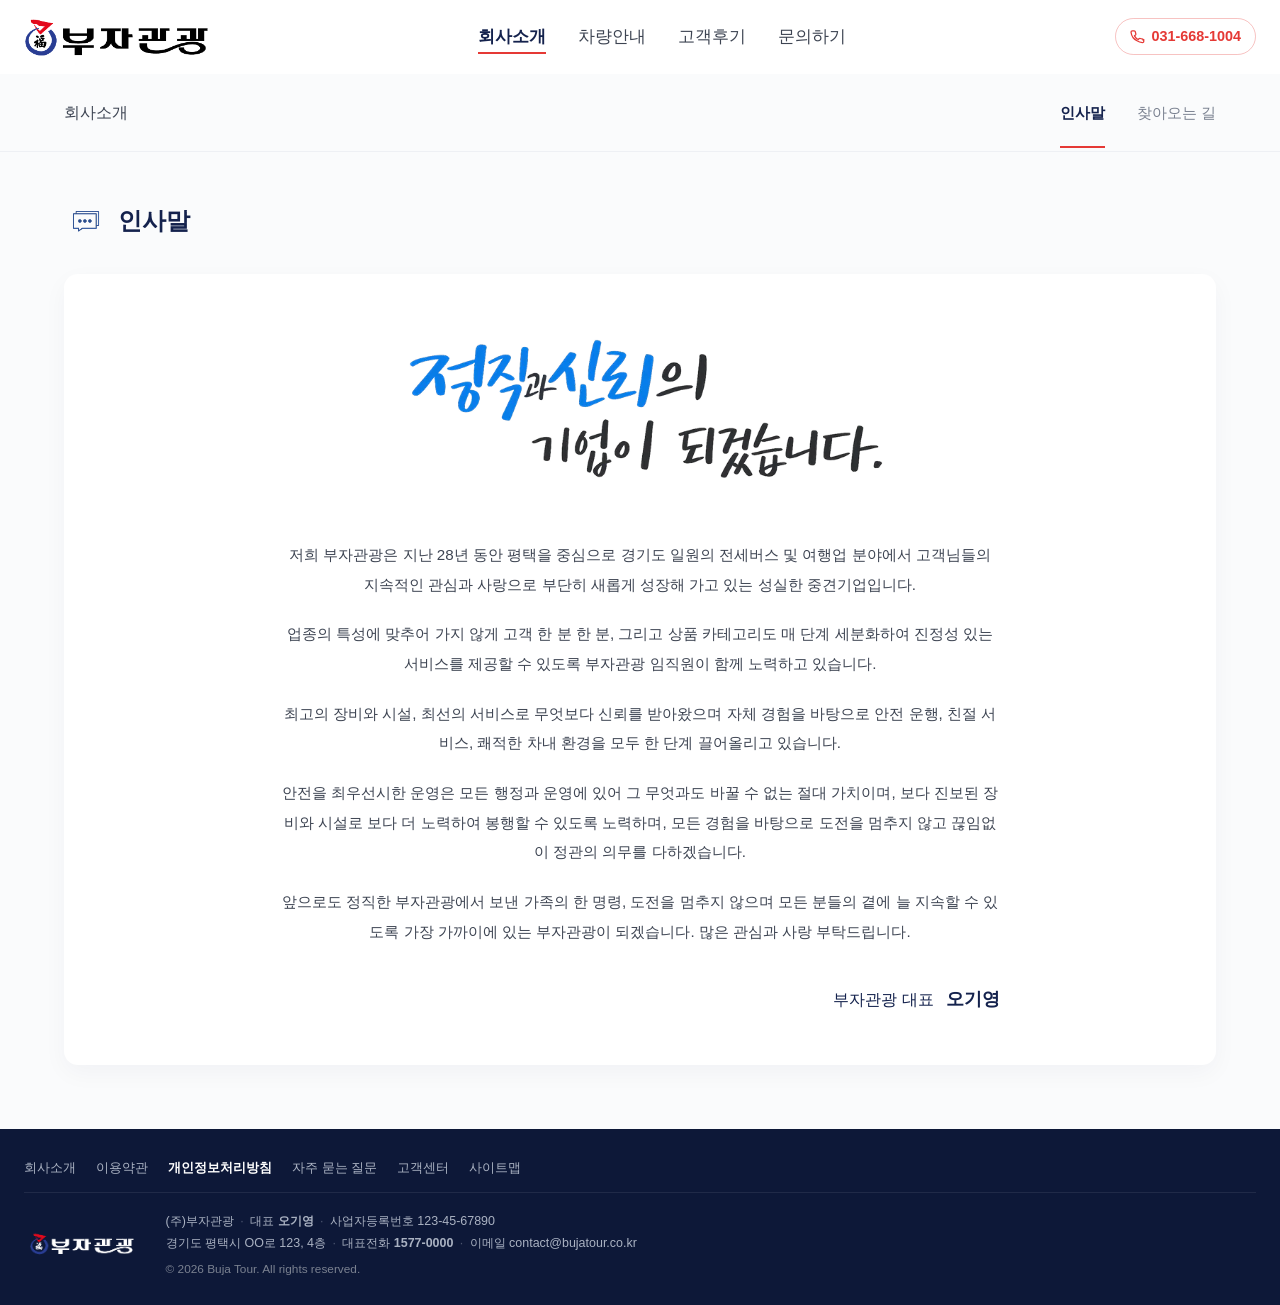
==== commit 86562a7a: "fix: 후기 섹션·서브 페이지·폰 목업·여백 조정 - 후기 마키 높이/페이드/카드 컴팩트화로 4장 노출 - 모든 .section 100vh 강제 풀고 padding 150px 통" ====
--- a/about.html
+++ b/about.html
@@ -24,18 +24,6 @@
 </head>
 <body>
 
-  <!-- Top utility bar -->
-  <div class="topbar">
-    <div class="topbar__inner">
-      <span class="topbar__phone">대표전화 1577-0000</span>
-      <ul class="topbar__menu">
-        <li><a href="login.html">로그인</a></li>
-        <li><a href="signup.html">회원가입</a></li>
-        <li><a href="inquiry.html#qa">고객센터</a></li>
-      </ul>
-    </div>
-  </div>
-
   <header class="site-header">
     <div class="site-header__inner">
       <a href="index.html" class="site-header__brand">
@@ -49,6 +37,10 @@
           <li><a href="inquiry.html" class="nav__link">문의하기</a></li>
         </ul>
       </nav>
+      <a href="tel:0316681004" class="header__phone-btn">
+        <svg xmlns="http://www.w3.org/2000/svg" width="15" height="15" viewBox="0 0 24 24" fill="none" stroke="currentColor" stroke-width="2" stroke-linecap="round" stroke-linejoin="round" aria-hidden="true"><path d="M22 16.92v3a2 2 0 0 1-2.18 2 19.79 19.79 0 0 1-8.63-3.07A19.5 19.5 0 0 1 4.69 13.6a19.79 19.79 0 0 1-3.07-8.67A2 2 0 0 1 3.6 3H6.6a2 2 0 0 1 2 1.72c.127.96.361 1.903.7 2.81a2 2 0 0 1-.45 2.11L7.09 10.91a16 16 0 0 0 6 6l1.27-1.27a2 2 0 0 1 2.11-.45c.907.339 1.85.573 2.81.7A2 2 0 0 1 21 18z"></path></svg>
+        031-668-1004
+      </a>
     </div>
   </header>
 
--- a/css/style.css
+++ b/css/style.css
@@ -4,9 +4,11 @@
   --red: #e53935;
   --red-dark: #c62828;
   --blue: #1e88e5;
+  --gold-soft: #e8d9a3;
   --gray-50: #fafbfc;
   --gray-100: #eef0f4;
   --gray-200: #e1e4ea;
+  --gray-400: #aab0bc;
   --gray-500: #7a8190;
   --gray-700: #3d4452;
   --text: #1a1f2e;
@@ -38,30 +40,23 @@
   width: 100%;
 }
 
-/* ========== Topbar ========== */
-.topbar {
-  background: var(--navy-dark);
-  color: #cfd5e2;
-  font-size: 0.8125rem;
-}
-.topbar__inner {
-  max-width: var(--max-width);
-  margin: 0 auto;
-  padding: 0.4rem 1.5rem;
-  display: flex;
-  justify-content: space-between;
-  align-items: center;
-}
-.topbar__menu { display: flex; gap: 1.25rem; }
-.topbar__menu a:hover { color: #fff; }
+/* ========== Topbar (deprecated — 통합 헤더로 전환, 2026-06-19) ========== */
+/* .topbar { ... } 제거됨 — 전화 버튼은 헤더 우측으로 이동 */
 
 /* ========== Header ========== */
 .site-header {
-  background: #fff;
-  border-bottom: 1px solid var(--gray-100);
+  background: rgba(255, 255, 255, 0.92);
+  backdrop-filter: blur(8px);
+  -webkit-backdrop-filter: blur(8px);
+  border-bottom: 1px solid rgba(255, 255, 255, 0.6);
   position: sticky;
   top: 0;
-  z-index: 10;
+  z-index: 50;
+  transition: background 0.25s ease, border-color 0.25s ease;
+}
+.site-header[data-scrolled="true"] {
+  background: #fff;
+  border-bottom-color: var(--gray-100);
 }
 .site-header__inner {
   max-width: var(--max-width);
@@ -71,8 +66,32 @@
   justify-content: space-between;
   align-items: center;
 }
-.site-header__brand img { height: 44px; }
-.nav__menu { display: flex; gap: 2.75rem; }
+.site-header__brand img { height: 38px; }
+.nav__menu { display: flex; gap: 2rem; }
+
+/* Header phone CTA — moved from topbar */
+.header__phone-btn {
+  display: inline-flex;
+  align-items: center;
+  gap: 0.4rem;
+  font-size: 0.9rem;
+  font-weight: 600;
+  color: var(--red);
+  border: 1px solid rgba(229, 57, 53, 0.3);
+  border-radius: 999px;
+  padding: 0.35rem 0.875rem;
+  transition: border-color 0.15s ease, color 0.15s ease, background 0.15s ease;
+  white-space: nowrap;
+  flex-shrink: 0;
+}
+.header__phone-btn:hover {
+  background: rgba(229, 57, 53, 0.05);
+  border-color: var(--red);
+  color: var(--red-dark);
+}
+@media (max-width: 700px) {
+  .header__phone-btn { display: none; }
+}
 .nav__link {
   color: var(--gray-700);
   font-weight: 500;
@@ -140,9 +159,8 @@
 .btn--primary { background: var(--red); color: #fff; }
 .btn--primary:hover { background: var(--red-dark); transform: translateY(-1px); }
 
-/* ========== Sections — 100vh each ========== */
-/* Top bars take ~70px combined; subtract to keep section visually full-screen */
-.section,
+/* ========== Sections ========== */
+/* Hero stays full-screen; other sections size to content */
 .hero {
   min-height: calc(100vh - 70px);
   display: flex;
@@ -150,10 +168,15 @@
   justify-content: center;
   padding: 4rem 0;
 }
+.section {
+  display: flex;
+  flex-direction: column;
+  padding: 150px 0;
+}
 .section--light { background: var(--gray-50); }
 .section--compact {
   min-height: auto;
-  padding: 3rem 0;
+  padding: 150px 0;
 }
 
 /* ========== Hero ========== */
@@ -164,10 +187,10 @@
   padding: 0;
 }
 .hero__bg { position: absolute; inset: 0; }
-.hero__bg img { width: 100%; height: 100%; object-fit: cover; }
+.hero__bg img { width: 100%; height: 100%; object-fit: cover; object-position: 65% 50%; }
 .hero__overlay {
   position: absolute; inset: 0;
-  background: linear-gradient(135deg, rgba(13, 24, 56, 0.85) 0%, rgba(13, 24, 56, 0.55) 60%, rgba(13, 24, 56, 0.3) 100%);
+  background: linear-gradient(105deg, rgba(13, 24, 56, 0.7) 0%, rgba(13, 24, 56, 0.45) 55%, rgba(13, 24, 56, 0.15) 100%);
 }
 .hero__content {
   position: relative;
@@ -177,27 +200,75 @@
   width: 100%;
 }
 .hero__eyebrow {
+  display: flex;
+  align-items: center;
   letter-spacing: 0.2em;
   font-size: 1rem;
-  color: #ff8a80;
-  margin: 0 0 1.25rem;
+  color: rgba(255, 255, 255, 0.7);
+  margin: 0 0 1.5rem;
   font-weight: 600;
+}
+.hero__eyebrow::before {
+  content: "";
+  display: inline-block;
+  width: 24px;
+  height: 2px;
+  background: var(--red);
+  flex-shrink: 0;
+  margin-right: 0.625rem;
 }
 .hero__title {
   font-size: clamp(2.75rem, 6.5vw, 4.5rem);
   font-weight: 800;
-  margin: 0 0 1.5rem;
+  margin: 0 0 2rem;
   line-height: 1.18;
+  max-width: 12ch;
+  text-shadow: 0 1px 16px rgba(0, 0, 0, 0.25);
 }
 .hero__subtitle {
   font-size: clamp(1.125rem, 1.6vw, 1.375rem);
   line-height: 1.6;
   color: rgba(255, 255, 255, 0.85);
-  margin: 0 0 2.25rem;
+  margin: 0 0 2rem;
+  max-width: 48ch;
 }
 .hero .btn--primary {
-  font-size: 1.0625rem;
-  padding: 1rem 2.25rem;
+  font-size: 1.125rem;
+  padding: 1rem 2.75rem;
+}
+
+/* Hero CTA row: primary + call link side by side (desktop), stacked (mobile) */
+.hero__cta-row {
+  display: flex;
+  align-items: center;
+  gap: 1.5rem;
+  flex-wrap: wrap;
+}
+.hero__call-link {
+  display: inline-flex;
+  align-items: center;
+  gap: 0.5rem;
+  color: rgba(255, 255, 255, 0.75);
+  font-size: 1rem;
+  font-weight: 600;
+  border: 1px solid rgba(255, 255, 255, 0.4);
+  border-radius: 999px;
+  padding: 1rem 1.75rem;
+  opacity: 0.85;
+  transition: border-color 0.15s ease, color 0.15s ease, opacity 0.15s ease, background 0.15s ease;
+}
+.hero__call-link:hover {
+  border-color: rgba(255, 255, 255, 0.8);
+  color: #fff;
+  opacity: 1;
+  background: rgba(255, 255, 255, 0.08);
+}
+@media (max-width: 700px) {
+  .hero__cta-row {
+    flex-direction: column;
+    align-items: flex-start;
+    gap: 0.875rem;
+  }
 }
 
 /* ========== Section heading ========== */
@@ -231,7 +302,7 @@
 .feature {
   background: #fff;
   border-radius: var(--radius);
-  padding: 1.75rem 1.5rem;
+  padding: 2.25rem 1.75rem;
   box-shadow: var(--shadow-md);
   transition: transform 0.15s ease;
 }
@@ -244,11 +315,11 @@
 }
 .feature__num {
   display: block;
-  font-size: 0.875rem;
+  font-size: 0.75rem;
   font-weight: 700;
-  color: var(--red);
+  color: var(--gray-500);
   margin-bottom: 0.35rem;
-  letter-spacing: 0.05em;
+  letter-spacing: 0.1em;
 }
 .feature__title {
   font-size: 1.125rem;
@@ -269,15 +340,15 @@
 .feature__list li {
   position: relative;
   padding-left: 0.85rem;
-  font-size: 0.875rem;
+  font-size: 1rem;
   color: var(--gray-700);
-  line-height: 1.7;
+  line-height: 1.6;
 }
 .feature__list li::before {
   content: "·";
   position: absolute;
   left: 0;
-  color: var(--red);
+  color: var(--gray-400);
   font-weight: 700;
 }
 
@@ -312,7 +383,7 @@
   padding: 1.5rem 1rem;
   text-align: center;
   box-shadow: 0 8px 24px rgba(20, 34, 77, 0.06);
-  width: 190px;
+  width: 180px;
   flex-shrink: 0;
 }
 .driver-card__avatar {
@@ -337,8 +408,8 @@
 .driver-card__rating .count { color: var(--gray-500); font-size: 0.8125rem; }
 .driver-card__badge {
   display: inline-block;
-  background: #e7f0ff;
-  color: #2563eb;
+  background: rgba(20, 34, 77, 0.06);
+  color: var(--navy);
   font-size: 0.75rem;
   font-weight: 600;
   padding: 0.25rem 0.75rem;
@@ -346,7 +417,7 @@
   margin-bottom: 0.875rem;
 }
 .driver-card__text {
-  font-size: 0.7rem;
+  font-size: 0.875rem;
   color: var(--gray-500);
   line-height: 1.55;
   margin: 0;
@@ -374,7 +445,7 @@
   left: 4.2%;
   right: 4.2%;
   bottom: 2.5%;
-  padding: 88px 28px 40px;
+  padding: 70px 22px 28px;
   overflow: hidden;
   z-index: 1;
   display: flex;
@@ -427,24 +498,25 @@
 .phone__rating .count { color: var(--gray-500); }
 .phone__badge {
   display: inline-block;
-  background: #e7f0ff;
-  color: #2563eb;
+  background: rgba(20, 34, 77, 0.06);
+  color: var(--navy);
   font-size: 0.75rem;
   font-weight: 600;
   padding: 0.25rem 0.75rem;
   border-radius: 999px;
 }
 .phone__desc {
-  font-size: 0.82rem;
-  color: var(--gray-500);
-  line-height: 1.6;
-  margin: 0 0 1.75rem;
+  font-size: 0.9375rem;
+  color: var(--gray-500);
+  line-height: 1.55;
+  margin: 0 0 1.25rem;
   text-align: center;
 }
 .phone__details {
-  background: var(--gray-50);
-  border-radius: 16px;
-  padding: 1.25rem 1.125rem;
+  background: #fff;
+  border-top: 1px solid var(--gray-100);
+  border-radius: 0;
+  padding: 1.25rem 0.5rem 1.25rem;
 }
 .phone__details-title {
   font-size: 0.95rem;
@@ -454,24 +526,29 @@
 }
 .phone__list li {
   display: grid;
-  grid-template-columns: 20px 58px 1fr;
+  grid-template-columns: 18px 86px 1fr;
   align-items: center;
   gap: 0.5rem;
-  padding: 0.55rem 0;
-  font-size: 0.78rem;
+  padding: 0.85rem 0;
+  font-size: 0.9375rem;
   border-top: 1px solid var(--gray-100);
 }
 .phone__list .value {
   word-break: keep-all;
   line-height: 1.4;
+  font-size: 0.9375rem;
 }
 .phone__list li:first-child { border-top: none; padding-top: 0.25rem; }
 .phone__list svg {
-  width: 18px;
-  height: 18px;
-  color: var(--gray-500);
-}
-.phone__list .label { color: var(--gray-500); }
+  width: 16px;
+  height: 16px;
+  color: var(--gray-500);
+}
+.phone__list .label {
+  color: var(--gray-500);
+  font-size: 0.8125rem;
+  white-space: nowrap;
+}
 .phone__list .value { color: var(--navy); font-weight: 600; }
 
 .phone__dots {
@@ -495,7 +572,7 @@
 /* ========== Fleet ========== */
 .fleet {
   display: grid;
-  grid-template-columns: 1fr 1fr 1.2fr 1fr 1fr;
+  grid-template-columns: repeat(5, 1fr);
   gap: 1.25rem;
   align-items: stretch;
 }
@@ -516,8 +593,8 @@
   top: 1rem;
   left: 1rem;
   padding: 0.25rem 0.75rem;
-  border: 1px solid var(--red);
-  color: var(--red);
+  border: 1px solid var(--gray-200);
+  color: var(--navy);
   background: #fff;
   border-radius: 999px;
   font-size: 0.7rem;
@@ -538,9 +615,10 @@
   margin: 0 0 0.4rem;
 }
 .vehicle__desc {
-  font-size: 0.78rem;
+  font-size: 1rem;
   color: var(--gray-500);
   margin: 0 0 1.25rem;
+  line-height: 1.5;
 }
 .vehicle__specs {
   display: flex;
@@ -553,17 +631,28 @@
   flex-direction: column;
   align-items: center;
   gap: 0.4rem;
-  font-size: 0.68rem;
-  color: var(--gray-500);
+  font-size: 0.875rem;
+  color: var(--gray-500);
+  line-height: 1.5;
 }
 .vehicle__specs li span {
   white-space: nowrap;
 }
 .vehicle__specs img {
-  width: 22px;
-  height: 22px;
+  width: 24px;
+  height: 24px;
   object-fit: contain;
   filter: brightness(0) opacity(0.55);
+}
+.vehicle__specs svg {
+  width: 24px;
+  height: 24px;
+  flex-shrink: 0;
+  color: var(--gray-400);
+}
+.vehicle--featured .vehicle__specs svg {
+  color: var(--gold-soft);
+  opacity: 0.8;
 }
 .vehicle__btn {
   margin-top: auto;
@@ -594,55 +683,54 @@
   transform: translateX(4px);
 }
 
-/* Featured (dark premium) */
+/* Featured (navy premium) */
 .vehicle--featured {
-  background: linear-gradient(180deg, #2d2d35 0%, #14141a 100%);
+  background: var(--navy);
   color: #fff;
 }
 .vehicle__tag--featured {
-  background: #fbbf24;
-  border-color: #fbbf24;
-  color: #1a1a1a;
-}
-.vehicle--featured .vehicle__name { color: #fbbf24; }
-.vehicle--featured .vehicle__desc { color: #cbd5e1; }
-.vehicle--featured .vehicle__specs li { color: #fbbf24; }
+  background: transparent;
+  border-color: var(--gold-soft);
+  color: var(--gold-soft);
+}
+.vehicle--featured .vehicle__name { color: var(--gold-soft); }
+.vehicle--featured .vehicle__desc { color: rgba(255, 255, 255, 0.65); }
+.vehicle--featured .vehicle__specs li { color: var(--gold-soft); }
 .vehicle--featured .vehicle__specs img {
-  filter: none;
+  filter: brightness(0) invert(1) opacity(0.7);
 }
 .vehicle__btn--featured {
-  background: #fbbf24;
-  border-color: #fbbf24;
-  color: #1a1a1a;
+  background: transparent;
+  border-color: var(--gold-soft);
+  color: var(--gold-soft);
   font-weight: 700;
 }
 .vehicle__btn--featured:hover {
-  background: #f59e0b;
-  border-color: #f59e0b;
+  background: var(--gold-soft);
+  border-color: var(--gold-soft);
+  color: var(--navy);
 }
 
 /* ========== Real story marquee (vertical step slide) ========== */
 #review {
-  height: 100vh;
-  min-height: 100vh;
   overflow: hidden;
-  background: #f5f5f5;
+  background: var(--gray-50);
+  padding: 150px 0;
 }
 #review .container {
-  flex: 1;
   display: flex;
   flex-direction: column;
-  min-height: 0;
   width: 100%;
 }
 .story-marquee {
   position: relative;
-  flex: 1;
-  min-height: 0;
+  height: 38rem;
   max-width: 900px;
   width: 100%;
   margin: 0 auto;
   overflow: hidden;
+  mask-image: linear-gradient(180deg, transparent 0%, #fff 12%, #fff 88%, transparent 100%);
+  -webkit-mask-image: linear-gradient(180deg, transparent 0%, #fff 12%, #fff 88%, transparent 100%);
 }
 .story-marquee__track {
   display: flex;
@@ -654,24 +742,24 @@
 .story-card {
   background: #fff;
   border-radius: 14px;
-  padding: 1.75rem 2rem;
+  padding: 1.25rem 1.75rem;
   box-shadow: 0 10px 30px rgba(20, 34, 77, 0.06);
   flex-shrink: 0;
 }
 .story-card__name {
-  font-size: 1.125rem;
+  font-size: 1.0625rem;
   font-weight: 700;
   color: var(--navy);
-  margin: 0 0 0.5rem;
+  margin: 0 0 0.25rem;
 }
 .story-card__meta {
   display: flex;
   align-items: center;
   gap: 1rem;
-  margin-bottom: 1rem;
+  margin-bottom: 0.5rem;
 }
 .story-card__stars {
-  color: var(--red);
+  color: #f5a623;
   letter-spacing: 2px;
   font-size: 0.95rem;
 }
@@ -682,7 +770,7 @@
 .story-card__text {
   margin: 0;
   color: var(--gray-700);
-  line-height: 1.8;
+  line-height: 1.55;
   font-size: 0.92rem;
   white-space: pre-line;
 }
@@ -711,7 +799,7 @@
 .cta-card__body {
   position: relative;
   z-index: 1;
-  max-width: 60%;
+  max-width: 100%;
   display: flex;
   flex-direction: column;
   height: 100%;
@@ -724,7 +812,7 @@
 }
 .cta-card__text {
   margin: 0;
-  font-size: 0.9rem;
+  font-size: 1rem;
   color: var(--gray-500);
   line-height: 1.65;
 }
@@ -734,13 +822,14 @@
   display: inline-flex;
   align-items: center;
   gap: 0.45rem;
-  background: var(--red);
-  color: #fff;
-  padding: 0.55rem 1.35rem;
+  background: transparent;
+  color: var(--navy);
+  border: 1px solid var(--gray-200);
+  padding: 0.5rem 1.25rem;
   border-radius: 999px;
   font-size: 0.85rem;
   font-weight: 600;
-  transition: background 0.15s ease;
+  transition: border-color 0.15s ease, color 0.15s ease;
 }
 .cta-card__btn::after {
   content: "→";
@@ -748,7 +837,7 @@
   line-height: 1;
   transition: transform 0.2s ease;
 }
-.cta-card:hover .cta-card__btn { background: var(--red-dark); }
+.cta-card:hover .cta-card__btn { border-color: var(--navy); color: var(--navy); }
 .cta-card:hover .cta-card__btn::after { transform: translateX(4px); }
 
 .cta-card__img {
@@ -792,7 +881,7 @@
 }
 .site-footer__inner {
   display: grid;
-  grid-template-columns: 1.4fr 1fr 1fr 1.6fr;
+  grid-template-columns: 1.2fr 1fr 1fr 1.4fr;
   gap: 2rem;
   padding-bottom: 1.75rem;
 }
@@ -820,21 +909,23 @@
   gap: 0.5rem;
 }
 .site-footer__social a {
-  width: 34px;
-  height: 34px;
+  width: 36px;
+  height: 36px;
   border-radius: 50%;
   background: rgba(255, 255, 255, 0.08);
   display: inline-flex;
   align-items: center;
   justify-content: center;
-  color: #cfd5e2;
-  font-size: 0.85rem;
-  font-weight: 700;
+  color: rgba(255, 255, 255, 0.7);
   transition: background 0.15s ease, color 0.15s ease;
 }
 .site-footer__social a:hover {
-  background: rgba(255, 255, 255, 0.18);
+  background: rgba(255, 255, 255, 0.16);
   color: #fff;
+}
+.site-footer__social svg {
+  display: block;
+  flex-shrink: 0;
 }
 
 .site-footer__col h4 {
@@ -845,7 +936,7 @@
 }
 .site-footer__col ul li {
   margin-bottom: 0.4rem;
-  font-size: 0.82rem;
+  font-size: 0.875rem;
 }
 .site-footer__col a {
   color: #aab2c2;
@@ -854,7 +945,7 @@
 .site-footer__col a:hover { color: #fff; }
 
 .site-footer__info li {
-  font-size: 0.8125rem;
+  font-size: 0.875rem;
   color: #aab2c2;
   line-height: 1.75;
   margin-bottom: 0.35rem;
@@ -862,6 +953,16 @@
 .site-footer__info strong {
   color: #fff;
   font-weight: 600;
+}
+.site-footer__info a {
+  color: #aab2c2;
+  transition: color 0.15s ease;
+}
+.site-footer__info a:hover {
+  color: #fff;
+}
+.site-footer__info strong a {
+  color: #fff;
 }
 
 .site-footer__bottom {
@@ -1789,7 +1890,6 @@
   .features, .fleet, .cta-grid { grid-template-columns: 1fr; }
   .drivers__viewport { display: none; }
   .drivers .phone { display: block; }
-  .topbar__inner { flex-direction: column; gap: 0.25rem; }
   .site-header__inner { flex-direction: column; gap: 0.5rem; }
   .site-footer__inner { grid-template-columns: 1fr; gap: 2rem; }
   .site-footer__bottom-inner { flex-direction: column; text-align: center; gap: 0.5rem; }
